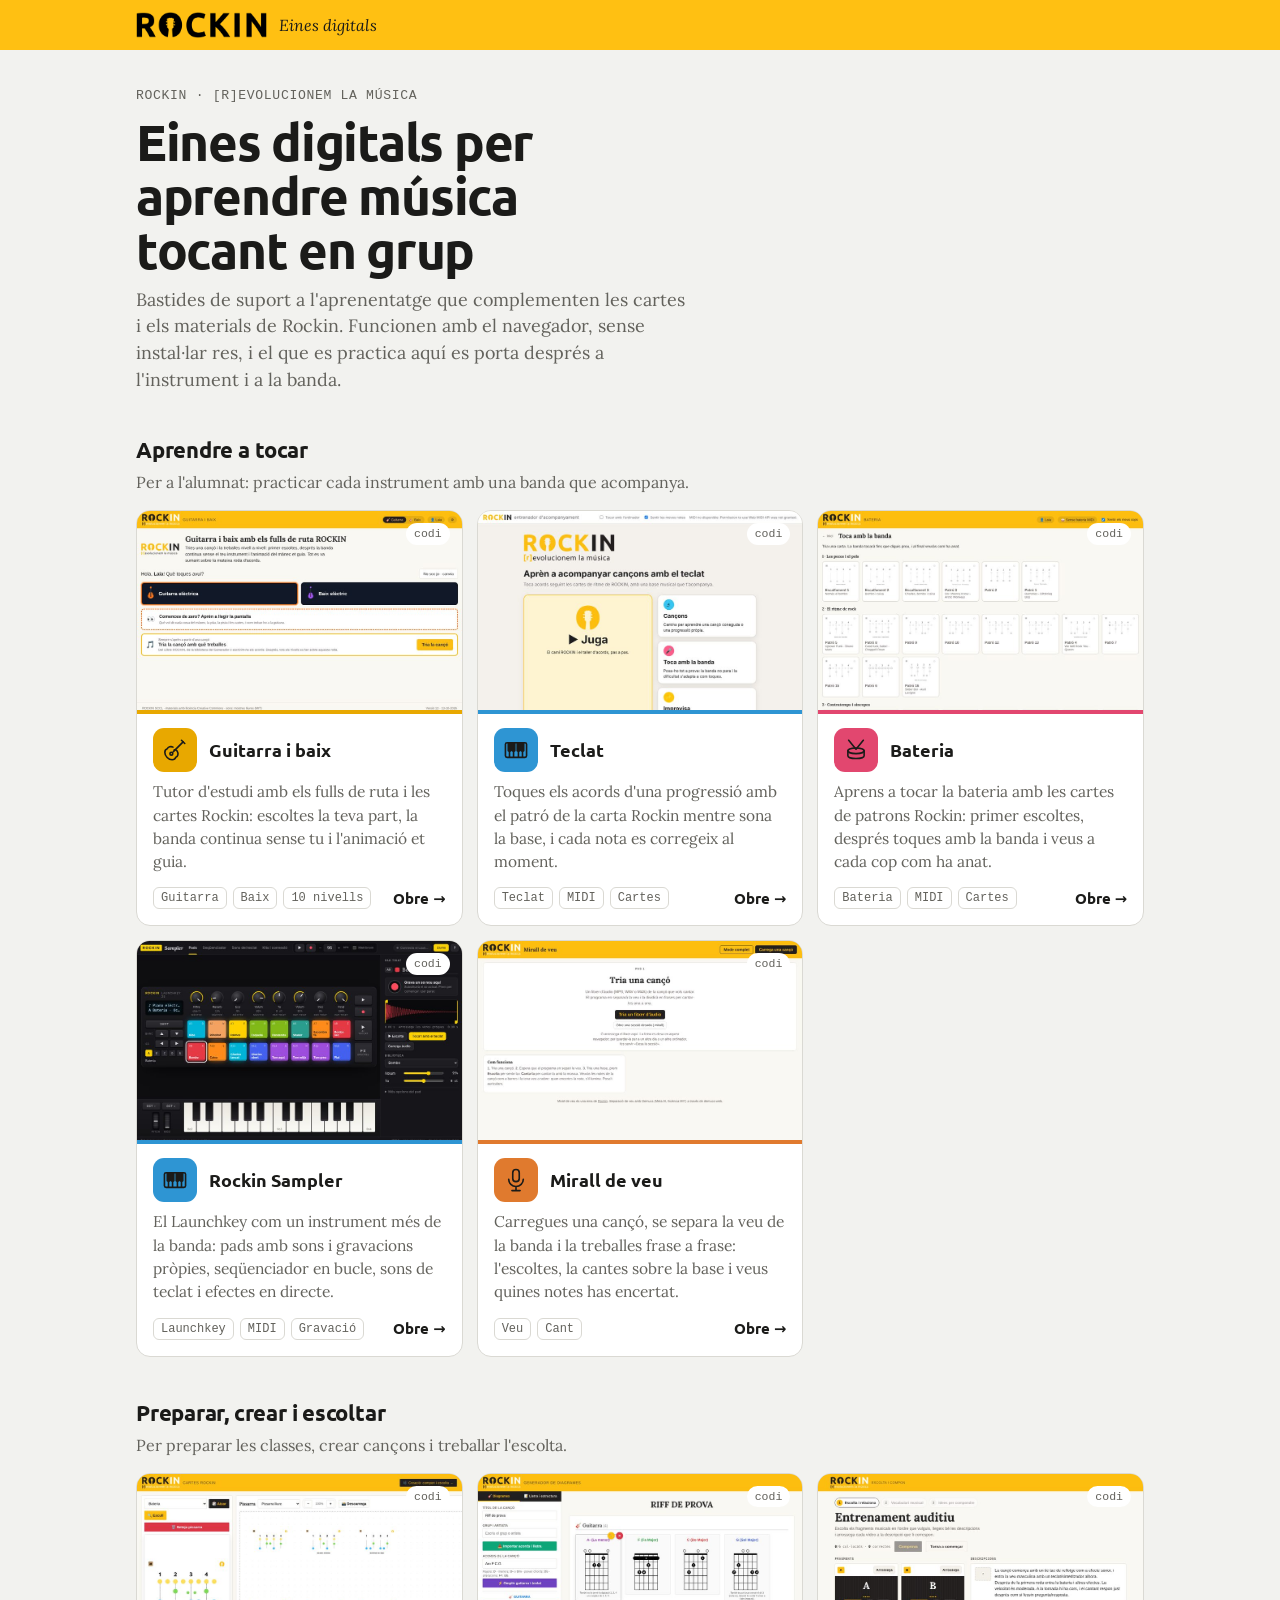
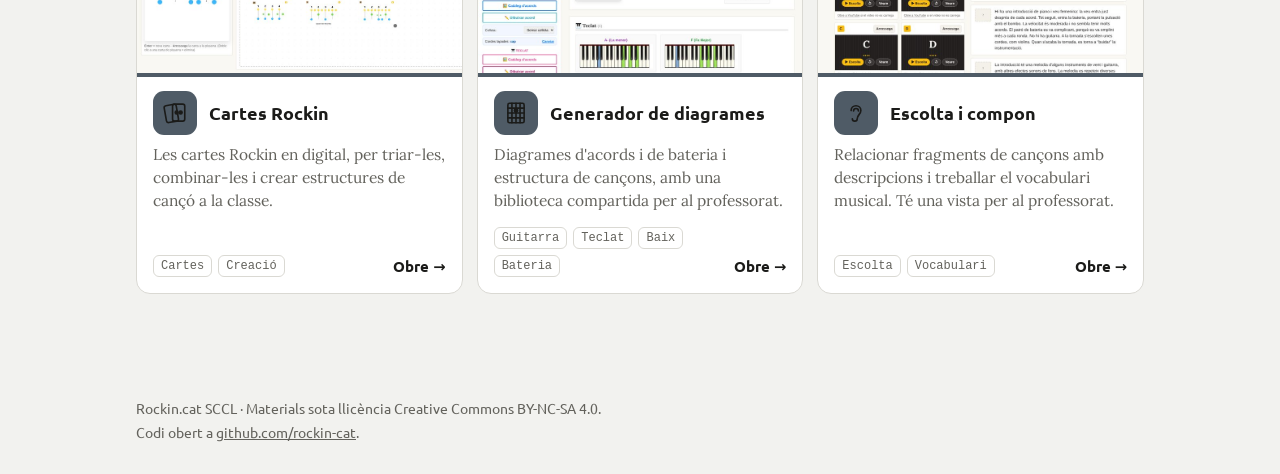
==== index.html @ 3e8d46b5 "Captura del Rockin Sampler a la portada Co-Authored-By: Claude Opus 5.5 <noreply@anthropic.com> Clau" ====
<!doctype html>
<html lang="ca">
<head>
<meta charset="utf-8">
<meta name="viewport" content="width=device-width, initial-scale=1, viewport-fit=cover">
<title>Eines digitals Rockin</title>
<meta name="description" content="Totes les eines digitals de Rockin per aprendre música i preparar les classes: guitarra, baix, bateria, teclat, veu, sampler, cartes i diagrames.">
<link rel="icon" type="image/png" href="marca/favicon.png">
<link rel="preconnect" href="https://fonts.googleapis.com">
<link rel="preconnect" href="https://fonts.gstatic.com" crossorigin>
<link href="https://fonts.googleapis.com/css2?family=Lora:ital,wght@0,400;0,600;1,400&family=Ubuntu:wght@400;500;700&family=Ubuntu+Mono&display=swap" rel="stylesheet">
<style>
/* Portada: barra groga Rockin, presentació breu i eines agrupades per ús (aprendre a tocar / preparar i crear) */
:root{
  --paper:#F2F2EF; --surface:#FFFFFF; --ink:#1B1B19; --muted:#63625C; --line:#DAD9D3;
  --yellow:#FFC012; --on-yellow:#1B1B19;
  --c-gtr:#E8A800; --c-bass:#1FA597; --c-drum:#E2476F; --c-keys:#2E95D3; --c-lang:#8A63D2; --c-voice:#E07A2E; --c-tools:#4F5B66;
  --f-ui:'Ubuntu','Trebuchet MS',system-ui,sans-serif; --f-text:'Lora',Georgia,serif; --f-mono:'Ubuntu Mono',ui-monospace,Menlo,monospace;
}
@media (prefers-color-scheme: dark){:root:not([data-theme="light"]){--paper:#131312;--surface:#1C1C1A;--ink:#ECEBE6;--muted:#A2A098;--line:#33322E;color-scheme:dark}}
:root[data-theme="dark"]{--paper:#131312;--surface:#1C1C1A;--ink:#ECEBE6;--muted:#A2A098;--line:#33322E;color-scheme:dark}
*{box-sizing:border-box}
html{padding-top:env(safe-area-inset-top,0px);padding-bottom:env(safe-area-inset-bottom,0px)}
body{margin:0;background:var(--paper);color:var(--ink);font-family:var(--f-ui);font-size:16px;line-height:1.5}
a{color:inherit}
:focus-visible{outline:3px solid #2B57D1;outline-offset:2px}
.bar{background:var(--yellow);color:var(--on-yellow)}
.bar-in{max-width:1040px;margin:0 auto;padding:12px 16px;display:flex;align-items:center;gap:12px}
.logo{height:1.6rem;width:auto;display:block;filter:brightness(0)}
.bar .sub{font-family:var(--f-text);font-style:italic}
main{max-width:1040px;margin:0 auto;padding-inline:16px;padding-block:36px 64px}
.hero{display:grid;gap:10px;margin-bottom:40px;max-width:62ch}
.kicker{font-family:var(--f-mono);font-size:.82rem;color:var(--muted);letter-spacing:.05em}
h1{margin:0;font-size:clamp(2rem,5.4vw,3.2rem);line-height:1.05;letter-spacing:-.025em;text-wrap:balance}
.lead{margin:0;font-family:var(--f-text);font-size:1.12rem;color:var(--muted)}
section{margin-bottom:40px}
h2{margin:0 0 4px;font-size:1.35rem;letter-spacing:-.01em}
.sec-sub{margin:0 0 16px;font-family:var(--f-text);color:var(--muted)}
.grid{display:grid;grid-template-columns:repeat(auto-fill,minmax(290px,1fr));gap:14px}
.tool{position:relative;display:flex;flex-direction:column;gap:8px;background:var(--surface);border:1.5px solid var(--line);border-radius:14px;padding:16px;text-decoration:none;transition:border-color .15s,transform .15s;min-width:0}
.tool:hover{border-color:var(--ink);transform:translateY(-2px)}
.head{display:flex;align-items:center;gap:12px;padding-right:44px}
.ic{flex:none;width:44px;height:44px;border-radius:11px;background:var(--c);color:#1B1B19;display:grid;place-items:center}
.ic svg{width:26px;height:26px}
.tool h3{margin:0;font-size:1.12rem;line-height:1.25}
.tool p{margin:0;font-family:var(--f-text);font-size:.97rem;color:var(--muted)}
.foot{display:flex;align-items:flex-end;justify-content:space-between;gap:10px;margin-top:auto;padding-top:6px}
.tags{display:flex;flex-wrap:wrap;gap:6px}
.tags span{font-family:var(--f-mono);font-size:.75rem;border:1px solid var(--line);border-radius:6px;padding:1px 7px;color:var(--muted)}
.go{flex:none;font-weight:700;font-size:.92rem}
.go::after{content:" →"}
.shot{display:block;margin:-16px -16px 6px;aspect-ratio:8/5;overflow:hidden;border-radius:12.5px 12.5px 0 0;border-bottom:4px solid var(--c);background:var(--line)}
.shot img{width:100%;height:100%;object-fit:cover;object-position:top left;display:block;transition:transform .3s}
.tool:hover .shot img{transform:scale(1.03)}
.tool:has(.shot) .head{padding-right:0}
.src{position:absolute;right:12px;top:12px;background:var(--surface);padding:2px 8px;border-radius:99px;font-family:var(--f-mono);font-size:.72rem;color:var(--muted);text-decoration:none;z-index:2}
.src:hover{text-decoration:underline}
.stretch{position:absolute;inset:0;border-radius:14px;z-index:1}
#noves[hidden]{display:none}
footer{max-width:1040px;margin:0 auto;padding:0 16px 32px;color:var(--muted);font-size:.85rem;display:grid;gap:4px}
@media (prefers-reduced-motion:reduce){*{transition:none!important}}
</style>
</head>
<body>
<header class="bar"><div class="bar-in"><img class="logo" src="marca/rockin-wordmark.png" alt="ROCKIN" width="720" height="141"><span class="sub">Eines digitals</span></div></header>
<main>
  <div class="hero">
    <span class="kicker">ROCKIN · [R]EVOLUCIONEM LA MÚSICA</span>
    <h1>Eines digitals per aprendre música tocant en grup</h1>
    <p class="lead">Bastides de suport a l'aprenentatge que complementen les cartes i els materials de Rockin. Funcionen amb el navegador, sense instal·lar res, i el que es practica aquí es porta després a l'instrument i a la banda.</p>
  </div>
  <section>
    <h2>Aprendre a tocar</h2>
    <p class="sec-sub">Per a l'alumnat: practicar cada instrument amb una banda que acompanya.</p>
    <div class="grid" id="g-tocar"></div>
  </section>
  <section>
    <h2>Preparar, crear i escoltar</h2>
    <p class="sec-sub">Per preparar les classes, crear cançons i treballar l'escolta.</p>
    <div class="grid" id="g-crear"></div>
  </section>
  <section id="noves" hidden>
    <h2>Noves eines</h2>
    <p class="sec-sub">Publicades fa poc a GitHub.</p>
    <div class="grid" id="g-noves"></div>
  </section>
</main>
<footer><span>Rockin.cat SCCL · Materials sota llicència Creative Commons BY-NC-SA 4.0.</span><span>Codi obert a <a href="https://github.com/rockin-cat">github.com/rockin-cat</a>.</span></footer>
<script>
const ICON={
  gtr:'<svg viewBox="0 0 64 64" fill="none" stroke="currentColor" stroke-width="4" stroke-linecap="round" stroke-linejoin="round"><path d="M28 36 52 12"/><path d="m48 8 8 8"/><path d="M27 25c-5-3-12-1-14 4-3 1-6 4-6 9 0 9 9 18 18 18 5 0 8-3 9-6 5-2 7-9 4-14-2-4-6-5-8-4"/><circle cx="23" cy="41" r="3.5"/></svg>',
  drum:'<svg viewBox="0 0 64 64" fill="none" stroke="currentColor" stroke-width="4" stroke-linecap="round" stroke-linejoin="round"><ellipse cx="32" cy="34" rx="20" ry="7"/><path d="M12 34v12c0 4 9 7 20 7s20-3 20-7V34"/><path d="m14 8 18 22M50 8 32 30"/></svg>',
  keys:'<svg viewBox="0 0 64 64" fill="none" stroke="currentColor" stroke-width="4" stroke-linejoin="round"><rect x="6" y="14" width="52" height="36" rx="4"/><path d="M16 34v16M26 34v16M38 34v16M48 34v16"/><path d="M13 14h6v20h-6zM23 14h6v20h-6zM35 14h6v20h-6zM45 14h6v20h-6z" fill="currentColor"/></svg>',
  lang:'<svg viewBox="0 0 64 64" fill="none" stroke="currentColor" stroke-width="4" stroke-linecap="round" stroke-linejoin="round"><path d="M22 46V14l28-6v32"/><circle cx="16" cy="46" r="6"/><circle cx="44" cy="40" r="6"/></svg>',
  voice:'<svg viewBox="0 0 64 64" fill="none" stroke="currentColor" stroke-width="4" stroke-linecap="round" stroke-linejoin="round"><rect x="24" y="6" width="16" height="30" rx="8"/><path d="M14 30a18 18 0 0 0 36 0M32 48v10M22 58h20"/></svg>',
  cards:'<svg viewBox="0 0 64 64" fill="none" stroke="currentColor" stroke-width="4" stroke-linejoin="round"><rect x="8" y="12" width="30" height="42" rx="5" transform="rotate(-10 23 33)"/><rect x="26" y="10" width="30" height="42" rx="5"/><circle cx="36" cy="31" r="3.5" fill="currentColor"/><circle cx="46" cy="31" r="3.5" fill="currentColor"/></svg>',
  diag:'<svg viewBox="0 0 64 64" fill="none" stroke="currentColor" stroke-width="4" stroke-linecap="round"><rect x="12" y="8" width="40" height="48" rx="4"/><path d="M22 8v48M32 8v48M42 8v48M12 20h40M12 32h40M12 44h40"/><circle cx="32" cy="26" r="4" fill="currentColor"/></svg>',
  ear:'<svg viewBox="0 0 64 64" fill="none" stroke="currentColor" stroke-width="4" stroke-linecap="round"><path d="M20 26a12 12 0 0 1 24 0c0 9-9 11-9 20a6 6 0 0 1-12 0"/><path d="M26 27a6 6 0 0 1 12 0"/></svg>',
  tool:'<svg viewBox="0 0 64 64" fill="none" stroke="currentColor" stroke-width="4" stroke-linejoin="round"><rect x="10" y="10" width="44" height="44" rx="8"/><path d="M22 32h20M32 22v20"/></svg>'
};
/* Eines conegudes: repositori de rockin-cat, nom, descripció, etiquetes, color i icona */
const TOOLS=[
  {repo:'guitarra-baix',g:'tocar',nom:'Guitarra i baix',c:'--c-gtr',i:'gtr',tags:['Guitarra','Baix','10 nivells'],d:'Tutor d\'estudi amb els fulls de ruta i les cartes Rockin: escoltes la teva part, la banda continua sense tu i l\'animació et guia.'},
  {repo:'teclat',g:'tocar',nom:'Teclat',c:'--c-keys',i:'keys',tags:['Teclat','MIDI','Cartes'],d:'Toques els acords d\'una progressió amb el patró de la carta Rockin mentre sona la base, i cada nota es corregeix al moment.'},
  {repo:'bateria',g:'tocar',nom:'Bateria',c:'--c-drum',i:'drum',tags:['Bateria','MIDI','Cartes'],d:'Aprens a tocar la bateria amb les cartes de patrons Rockin: primer escoltes, després toques amb la banda i veus a cada cop com ha anat.'},
  {repo:'rockin-sampler',g:'tocar',nom:'Rockin Sampler',c:'--c-keys',i:'keys',tags:['Launchkey','MIDI','Gravació'],d:'El Launchkey com un instrument més de la banda: pads amb sons i gravacions pròpies, seqüenciador en bucle, sons de teclat i efectes en directe.'},
  {repo:'mirall-de-veu',g:'tocar',nom:'Mirall de veu',c:'--c-voice',i:'voice',tags:['Veu','Cant'],d:'Carregues una cançó, se separa la veu de la banda i la treballes frase a frase: l\'escoltes, la cantes sobre la base i veus quines notes has encertat.'},
  {repo:'tallerdecreacio',shot:'Cartes-rockin',g:'crear',nom:'Cartes Rockin',c:'--c-tools',i:'cards',tags:['Cartes','Creació'],d:'Les cartes Rockin en digital, per triar-les, combinar-les i crear estructures de cançó a la classe.'},
  {repo:'Generador-diagrames',g:'crear',nom:'Generador de diagrames',c:'--c-tools',i:'diag',tags:['Guitarra','Teclat','Baix','Bateria'],d:'Diagrames d\'acords i de bateria i estructura de cançons, amb una biblioteca compartida per al professorat.'},
  {repo:'escolta-i-compon',g:'crear',nom:'Escolta i compon',c:'--c-tools',i:'ear',tags:['Escolta','Vocabulari'],d:'Relacionar fragments de cançons amb descripcions i treballar el vocabulari musical. Té una vista per al professorat.'}
];
/* Repositoris que no han de sortir a la portada (duplicats o aquesta mateixa pàgina) */
const HIDE=['rockin-cat.github.io','rockin','Cartes-rockin','Llenguatge-musical'];
const ORG='rockin-cat';
const url=r=>`https://${ORG}.github.io/${r}/`;
const esc=s=>String(s).replace(/[&<>"]/g,ch=>({'&':'&amp;','<':'&lt;','>':'&gt;','"':'&quot;'})[ch]);
const SHOT=['Llenguatge-musical','guitarra-baix','teclat','bateria','rockin-sampler','mirall-de-veu','Cartes-rockin','Generador-diagrames','escolta-i-compon'];
function card(t){const sh=t.shot||(SHOT.includes(t.repo)?t.repo:'');return `<article class="tool" style="--c:var(${t.c})">${sh?`<span class="shot"><img src="captures/${sh}.jpg" alt="Captura de ${esc(t.nom)}" loading="lazy" width="800" height="500"></span>`:''}<div class="head"><span class="ic">${ICON[t.i]||ICON.tool}</span><h3>${esc(t.nom)}</h3></div><p>${esc(t.d)}</p><div class="foot">${t.tags&&t.tags.length?`<div class="tags">${t.tags.map(x=>`<span>${esc(x)}</span>`).join('')}</div>`:'<span></span>'}<span class="go">Obre</span></div><a class="stretch" href="${url(t.repo)}" aria-label="Obre ${esc(t.nom)}"></a><a class="src" href="https://github.com/${ORG}/${t.repo}">codi</a></article>`}
document.getElementById('g-tocar').innerHTML=TOOLS.filter(t=>t.g==='tocar').map(card).join('');
document.getElementById('g-crear').innerHTML=TOOLS.filter(t=>t.g==='crear').map(card).join('');
/* Eines noves: repositoris amb web publicada que encara no són a la llista */
(async()=>{
  try{
    const r=await fetch(`https://api.github.com/orgs/${ORG}/repos?per_page=100&sort=pushed`);if(!r.ok)return;
    const known=new Set([...TOOLS.map(t=>t.repo.toLowerCase()),...HIDE.map(h=>h.toLowerCase())]);
    const extra=(await r.json()).filter(x=>x.has_pages&&!x.archived&&!known.has(x.name.toLowerCase()));
    if(!extra.length)return;
    document.getElementById('g-noves').innerHTML=extra.map(x=>card({repo:x.name,nom:x.name.replace(/[-_]/g,' ').replace(/^./,c=>c.toUpperCase()),d:x.description||'Eina nova de Rockin.',c:'--c-tools',i:'tool',tags:[]})).join('');
    document.getElementById('noves').hidden=false;
  }catch(e){}
})();
</script>
</body>
</html>
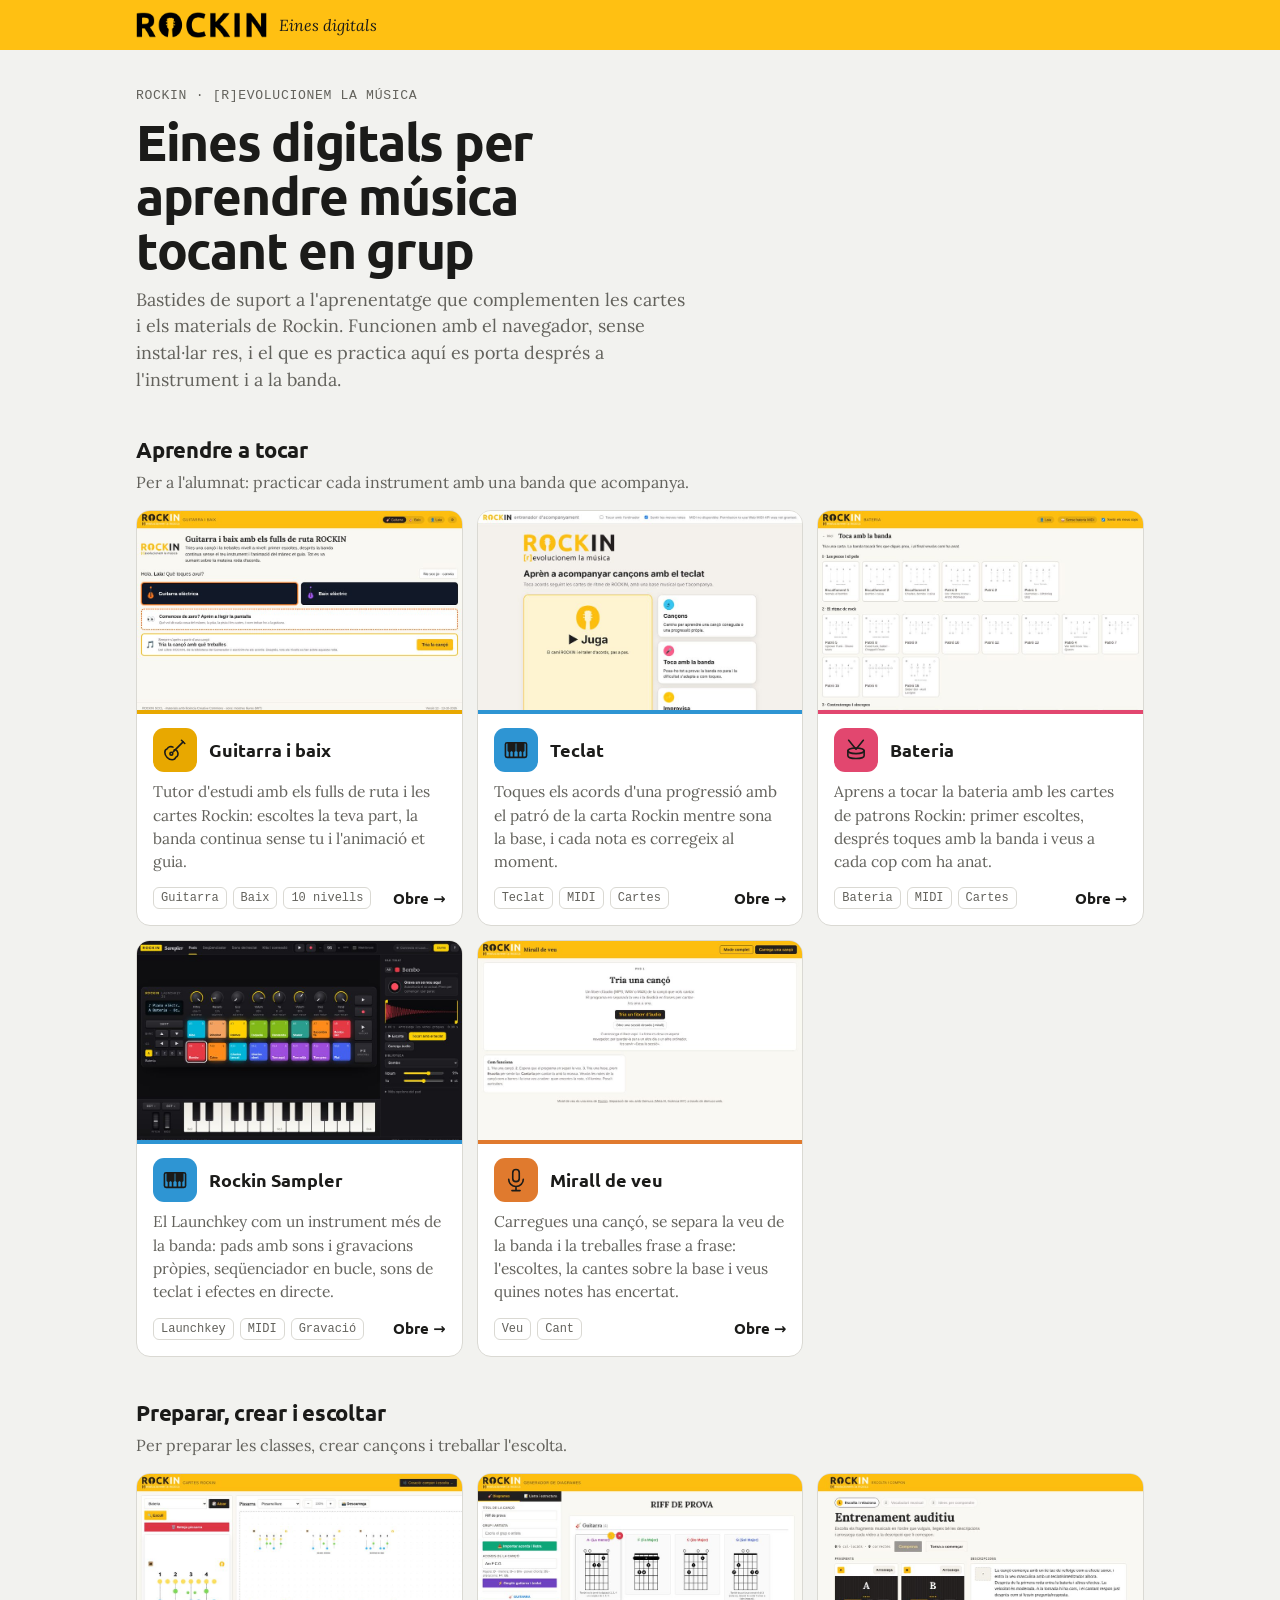
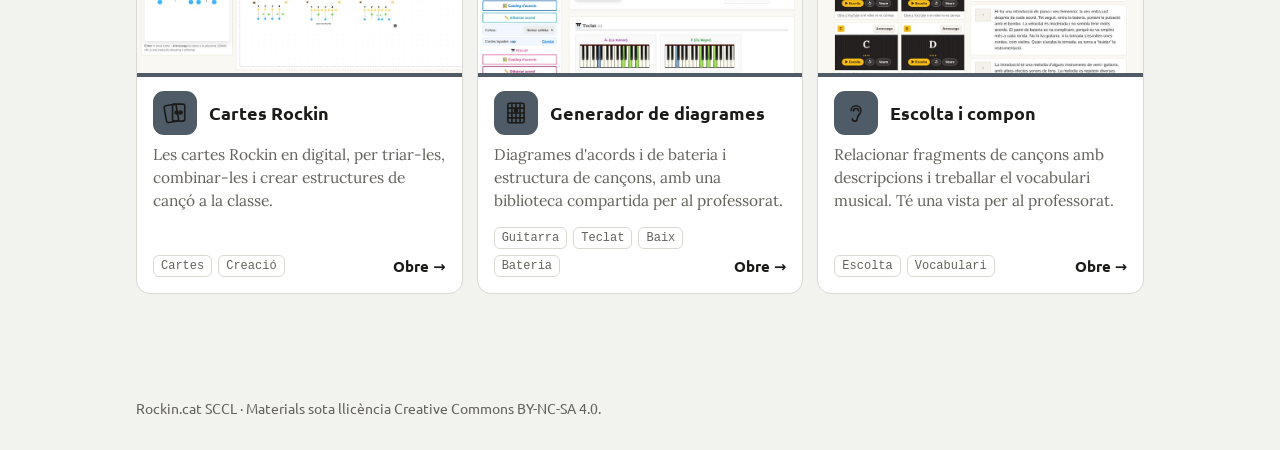
==== commit 06db5269: "Treu els enllaços al codi" ====
--- a/index.html
+++ b/index.html
@@ -39,7 +39,7 @@
 .grid{display:grid;grid-template-columns:repeat(auto-fill,minmax(290px,1fr));gap:14px}
 .tool{position:relative;display:flex;flex-direction:column;gap:8px;background:var(--surface);border:1.5px solid var(--line);border-radius:14px;padding:16px;text-decoration:none;transition:border-color .15s,transform .15s;min-width:0}
 .tool:hover{border-color:var(--ink);transform:translateY(-2px)}
-.head{display:flex;align-items:center;gap:12px;padding-right:44px}
+.head{display:flex;align-items:center;gap:12px}
 .ic{flex:none;width:44px;height:44px;border-radius:11px;background:var(--c);color:#1B1B19;display:grid;place-items:center}
 .ic svg{width:26px;height:26px}
 .tool h3{margin:0;font-size:1.12rem;line-height:1.25}
@@ -53,8 +53,6 @@
 .shot img{width:100%;height:100%;object-fit:cover;object-position:top left;display:block;transition:transform .3s}
 .tool:hover .shot img{transform:scale(1.03)}
 .tool:has(.shot) .head{padding-right:0}
-.src{position:absolute;right:12px;top:12px;background:var(--surface);padding:2px 8px;border-radius:99px;font-family:var(--f-mono);font-size:.72rem;color:var(--muted);text-decoration:none;z-index:2}
-.src:hover{text-decoration:underline}
 .stretch{position:absolute;inset:0;border-radius:14px;z-index:1}
 #noves[hidden]{display:none}
 footer{max-width:1040px;margin:0 auto;padding:0 16px 32px;color:var(--muted);font-size:.85rem;display:grid;gap:4px}
@@ -85,7 +83,7 @@
     <div class="grid" id="g-noves"></div>
   </section>
 </main>
-<footer><span>Rockin.cat SCCL · Materials sota llicència Creative Commons BY-NC-SA 4.0.</span><span>Codi obert a <a href="https://github.com/rockin-cat">github.com/rockin-cat</a>.</span></footer>
+<footer><span>Rockin.cat SCCL · Materials sota llicència Creative Commons BY-NC-SA 4.0.</span></footer>
 <script>
 const ICON={
   gtr:'<svg viewBox="0 0 64 64" fill="none" stroke="currentColor" stroke-width="4" stroke-linecap="round" stroke-linejoin="round"><path d="M28 36 52 12"/><path d="m48 8 8 8"/><path d="M27 25c-5-3-12-1-14 4-3 1-6 4-6 9 0 9 9 18 18 18 5 0 8-3 9-6 5-2 7-9 4-14-2-4-6-5-8-4"/><circle cx="23" cy="41" r="3.5"/></svg>',
@@ -115,7 +113,7 @@
 const url=r=>`https://${ORG}.github.io/${r}/`;
 const esc=s=>String(s).replace(/[&<>"]/g,ch=>({'&':'&amp;','<':'&lt;','>':'&gt;','"':'&quot;'})[ch]);
 const SHOT=['Llenguatge-musical','guitarra-baix','teclat','bateria','rockin-sampler','mirall-de-veu','Cartes-rockin','Generador-diagrames','escolta-i-compon'];
-function card(t){const sh=t.shot||(SHOT.includes(t.repo)?t.repo:'');return `<article class="tool" style="--c:var(${t.c})">${sh?`<span class="shot"><img src="captures/${sh}.jpg" alt="Captura de ${esc(t.nom)}" loading="lazy" width="800" height="500"></span>`:''}<div class="head"><span class="ic">${ICON[t.i]||ICON.tool}</span><h3>${esc(t.nom)}</h3></div><p>${esc(t.d)}</p><div class="foot">${t.tags&&t.tags.length?`<div class="tags">${t.tags.map(x=>`<span>${esc(x)}</span>`).join('')}</div>`:'<span></span>'}<span class="go">Obre</span></div><a class="stretch" href="${url(t.repo)}" aria-label="Obre ${esc(t.nom)}"></a><a class="src" href="https://github.com/${ORG}/${t.repo}">codi</a></article>`}
+function card(t){const sh=t.shot||(SHOT.includes(t.repo)?t.repo:'');return `<article class="tool" style="--c:var(${t.c})">${sh?`<span class="shot"><img src="captures/${sh}.jpg" alt="Captura de ${esc(t.nom)}" loading="lazy" width="800" height="500"></span>`:''}<div class="head"><span class="ic">${ICON[t.i]||ICON.tool}</span><h3>${esc(t.nom)}</h3></div><p>${esc(t.d)}</p><div class="foot">${t.tags&&t.tags.length?`<div class="tags">${t.tags.map(x=>`<span>${esc(x)}</span>`).join('')}</div>`:'<span></span>'}<span class="go">Obre</span></div><a class="stretch" href="${url(t.repo)}" aria-label="Obre ${esc(t.nom)}"></a></article>`}
 document.getElementById('g-tocar').innerHTML=TOOLS.filter(t=>t.g==='tocar').map(card).join('');
 document.getElementById('g-crear').innerHTML=TOOLS.filter(t=>t.g==='crear').map(card).join('');
 /* Eines noves: repositoris amb web publicada que encara no són a la llista */
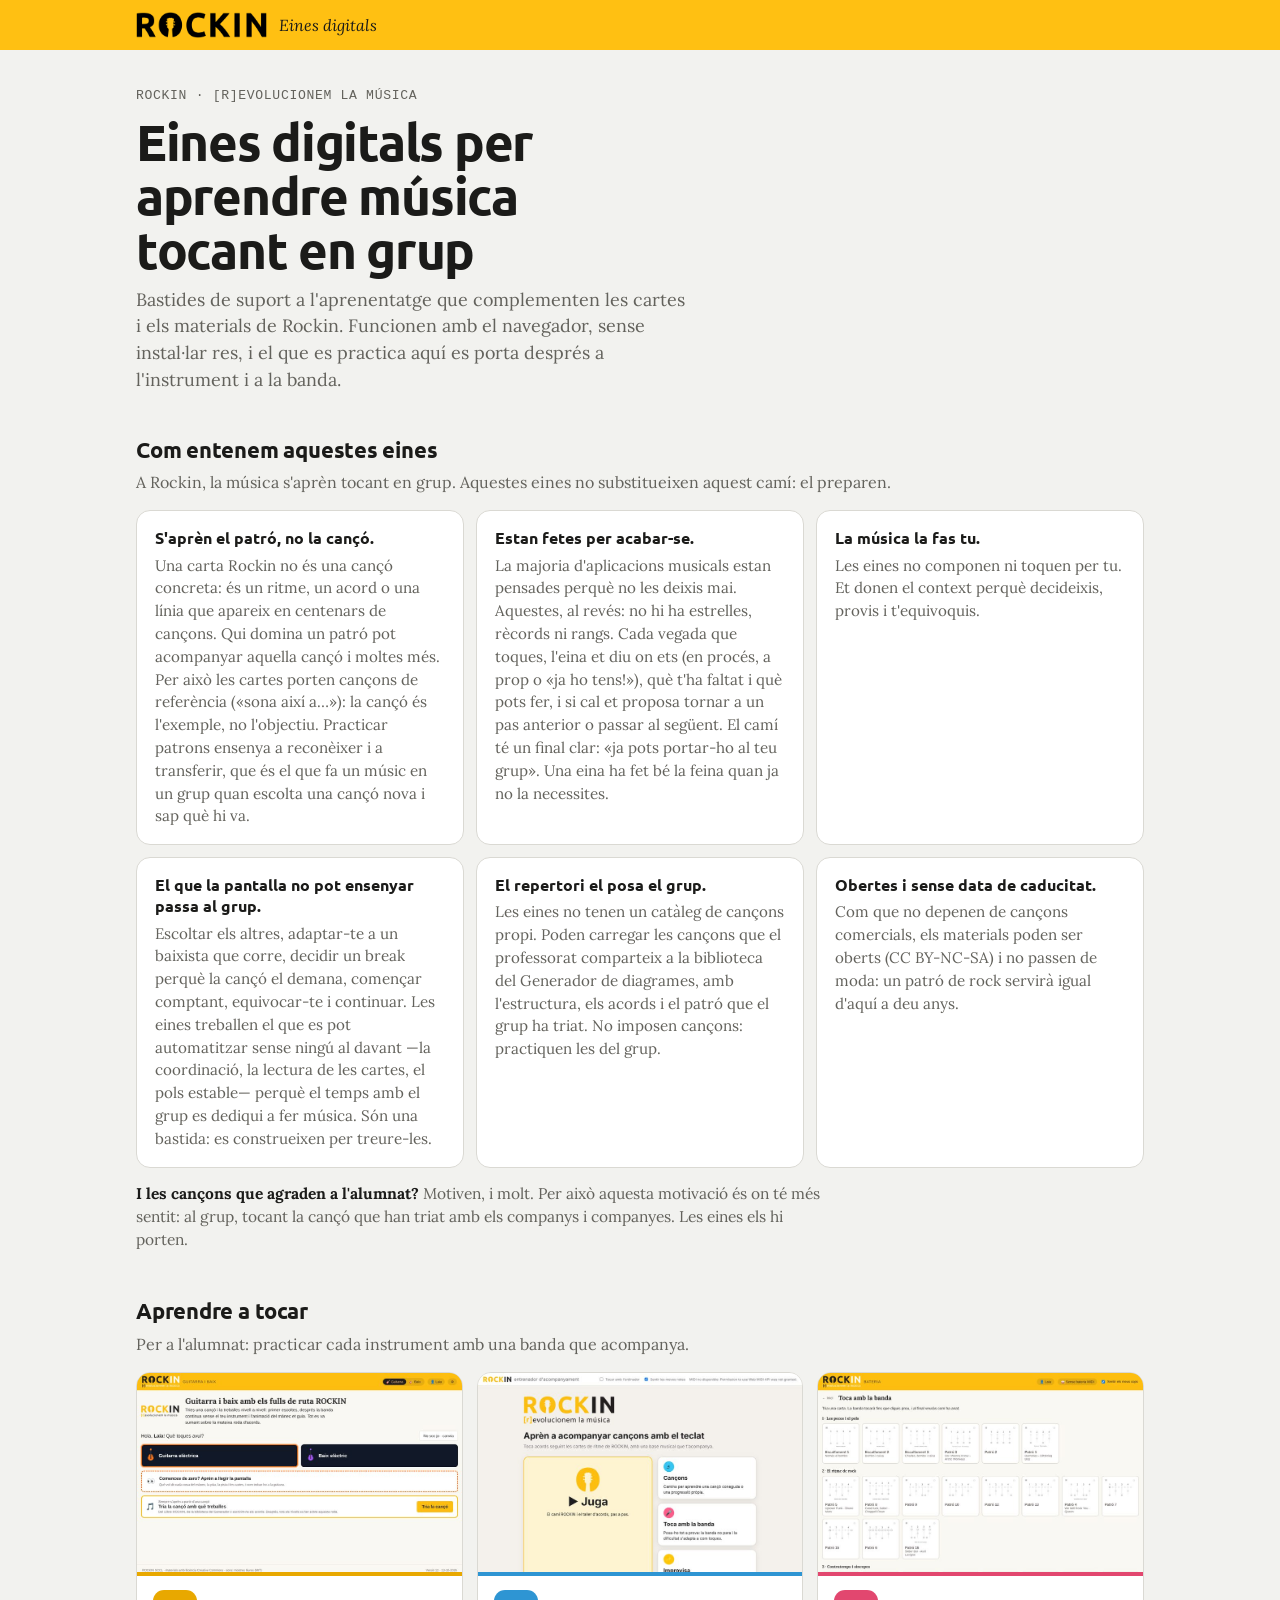
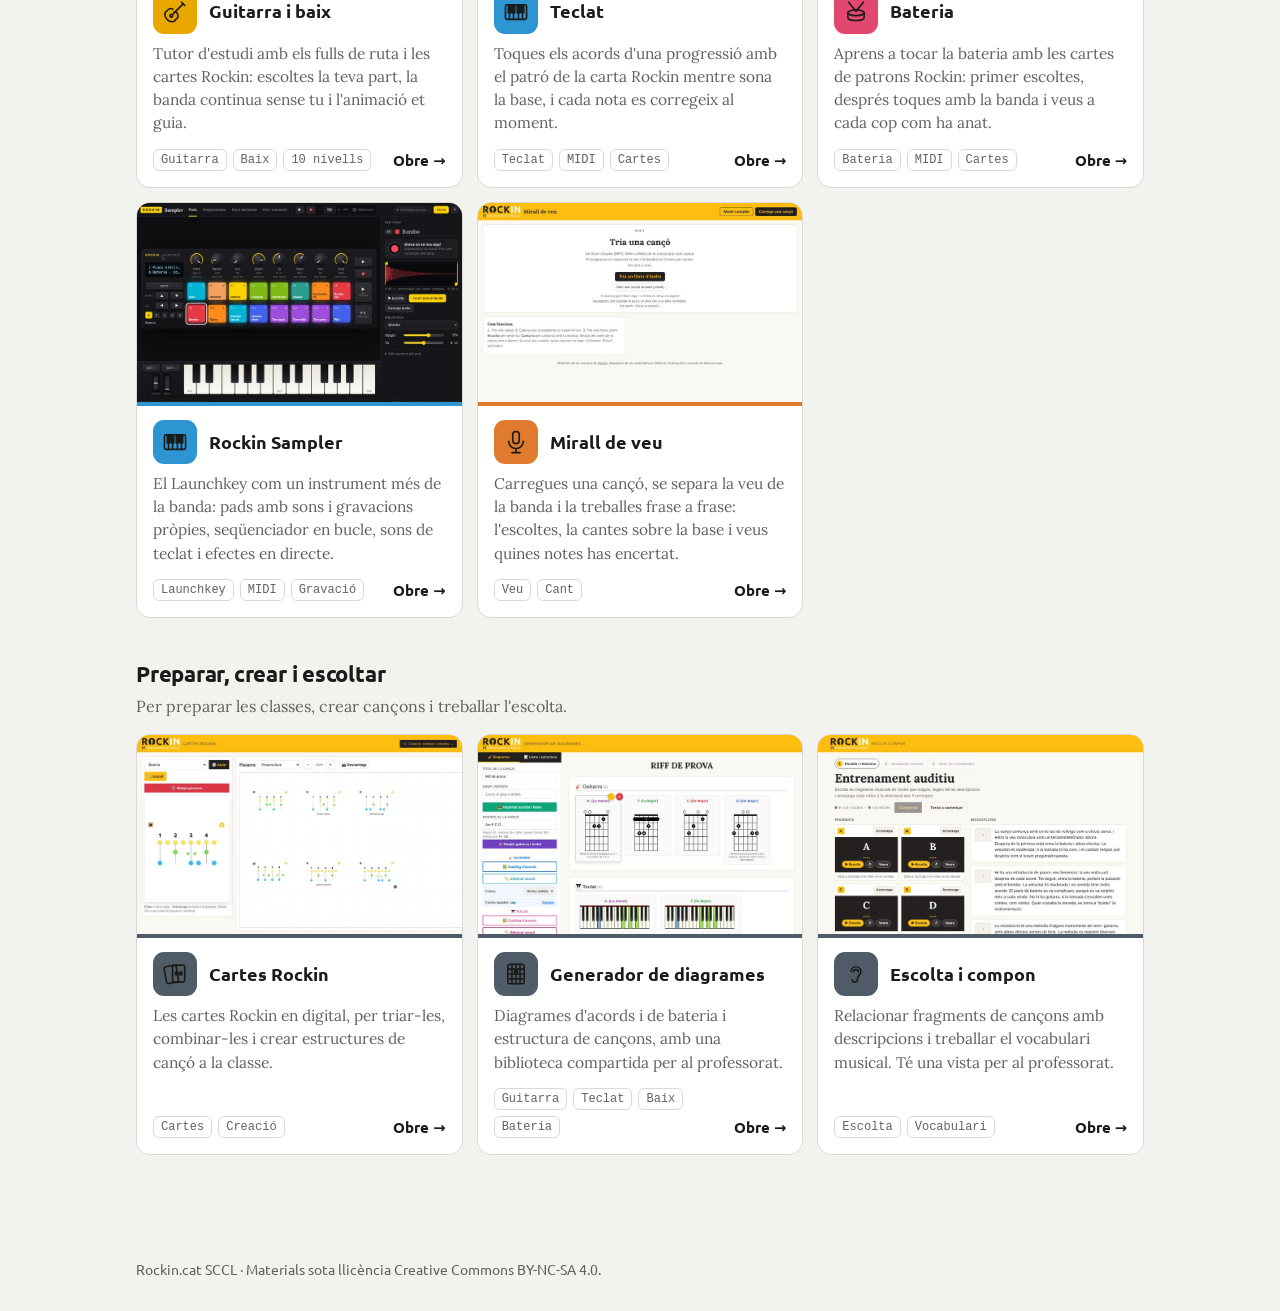
==== commit 55ddf645: "Apartat «Com entenem aquestes eines»" ====
--- a/index.html
+++ b/index.html
@@ -35,6 +35,13 @@
 .lead{margin:0;font-family:var(--f-text);font-size:1.12rem;color:var(--muted)}
 section{margin-bottom:40px}
 h2{margin:0 0 4px;font-size:1.35rem;letter-spacing:-.01em}
+.principis{margin-bottom:44px}
+.pgrid{display:grid;grid-template-columns:repeat(auto-fill,minmax(300px,1fr));gap:12px;margin-top:4px}
+.pgrid article{background:var(--surface);border:1.5px solid var(--line);border-radius:14px;padding:16px 18px;min-width:0}
+.pgrid h3{margin:0 0 6px;font-size:1.02rem;line-height:1.3}
+.pgrid p{margin:0;font-family:var(--f-text);font-size:.95rem;color:var(--muted)}
+.pfaq{margin:14px 0 0;font-family:var(--f-text);font-size:.97rem;color:var(--muted);max-width:70ch}
+.pfaq b{color:var(--ink)}
 .sec-sub{margin:0 0 16px;font-family:var(--f-text);color:var(--muted)}
 .grid{display:grid;grid-template-columns:repeat(auto-fill,minmax(290px,1fr));gap:14px}
 .tool{position:relative;display:flex;flex-direction:column;gap:8px;background:var(--surface);border:1.5px solid var(--line);border-radius:14px;padding:16px;text-decoration:none;transition:border-color .15s,transform .15s;min-width:0}
@@ -67,6 +74,12 @@
     <h1>Eines digitals per aprendre música tocant en grup</h1>
     <p class="lead">Bastides de suport a l'aprenentatge que complementen les cartes i els materials de Rockin. Funcionen amb el navegador, sense instal·lar res, i el que es practica aquí es porta després a l'instrument i a la banda.</p>
   </div>
+  <section class="principis" id="com">
+    <h2>Com entenem aquestes eines</h2>
+    <p class="sec-sub">A Rockin, la música s'aprèn tocant en grup. Aquestes eines no substitueixen aquest camí: el preparen.</p>
+    <div class="pgrid"><article><h3>S'aprèn el patró, no la cançó.</h3><p>Una carta Rockin no és una cançó concreta: és un ritme, un acord o una línia que apareix en centenars de cançons. Qui domina un patró pot acompanyar aquella cançó i moltes més. Per això les cartes porten cançons de referència («sona així a…»): la cançó és l'exemple, no l'objectiu. Practicar patrons ensenya a reconèixer i a transferir, que és el que fa un músic en un grup quan escolta una cançó nova i sap què hi va.</p></article><article><h3>Estan fetes per acabar-se.</h3><p>La majoria d'aplicacions musicals estan pensades perquè no les deixis mai. Aquestes, al revés: no hi ha estrelles, rècords ni rangs. Cada vegada que toques, l'eina et diu on ets (en procés, a prop o «ja ho tens!»), què t'ha faltat i què pots fer, i si cal et proposa tornar a un pas anterior o passar al següent. El camí té un final clar: «ja pots portar-ho al teu grup». Una eina ha fet bé la feina quan ja no la necessites.</p></article><article><h3>La música la fas tu.</h3><p>Les eines no componen ni toquen per tu. Et donen el context perquè decideixis, provis i t'equivoquis.</p></article><article><h3>El que la pantalla no pot ensenyar passa al grup.</h3><p>Escoltar els altres, adaptar-te a un baixista que corre, decidir un break perquè la cançó el demana, començar comptant, equivocar-te i continuar. Les eines treballen el que es pot automatitzar sense ningú al davant —la coordinació, la lectura de les cartes, el pols estable— perquè el temps amb el grup es dediqui a fer música. Són una bastida: es construeixen per treure-les.</p></article><article><h3>El repertori el posa el grup.</h3><p>Les eines no tenen un catàleg de cançons propi. Poden carregar les cançons que el professorat comparteix a la biblioteca del Generador de diagrames, amb l'estructura, els acords i el patró que el grup ha triat. No imposen cançons: practiquen les del grup.</p></article><article><h3>Obertes i sense data de caducitat.</h3><p>Com que no depenen de cançons comercials, els materials poden ser oberts (CC BY-NC-SA) i no passen de moda: un patró de rock servirà igual d'aquí a deu anys.</p></article></div>
+    <p class="pfaq"><b>I les cançons que agraden a l'alumnat?</b> Motiven, i molt. Per això aquesta motivació és on té més sentit: al grup, tocant la cançó que han triat amb els companys i companyes. Les eines els hi porten.</p>
+  </section>
   <section>
     <h2>Aprendre a tocar</h2>
     <p class="sec-sub">Per a l'alumnat: practicar cada instrument amb una banda que acompanya.</p>
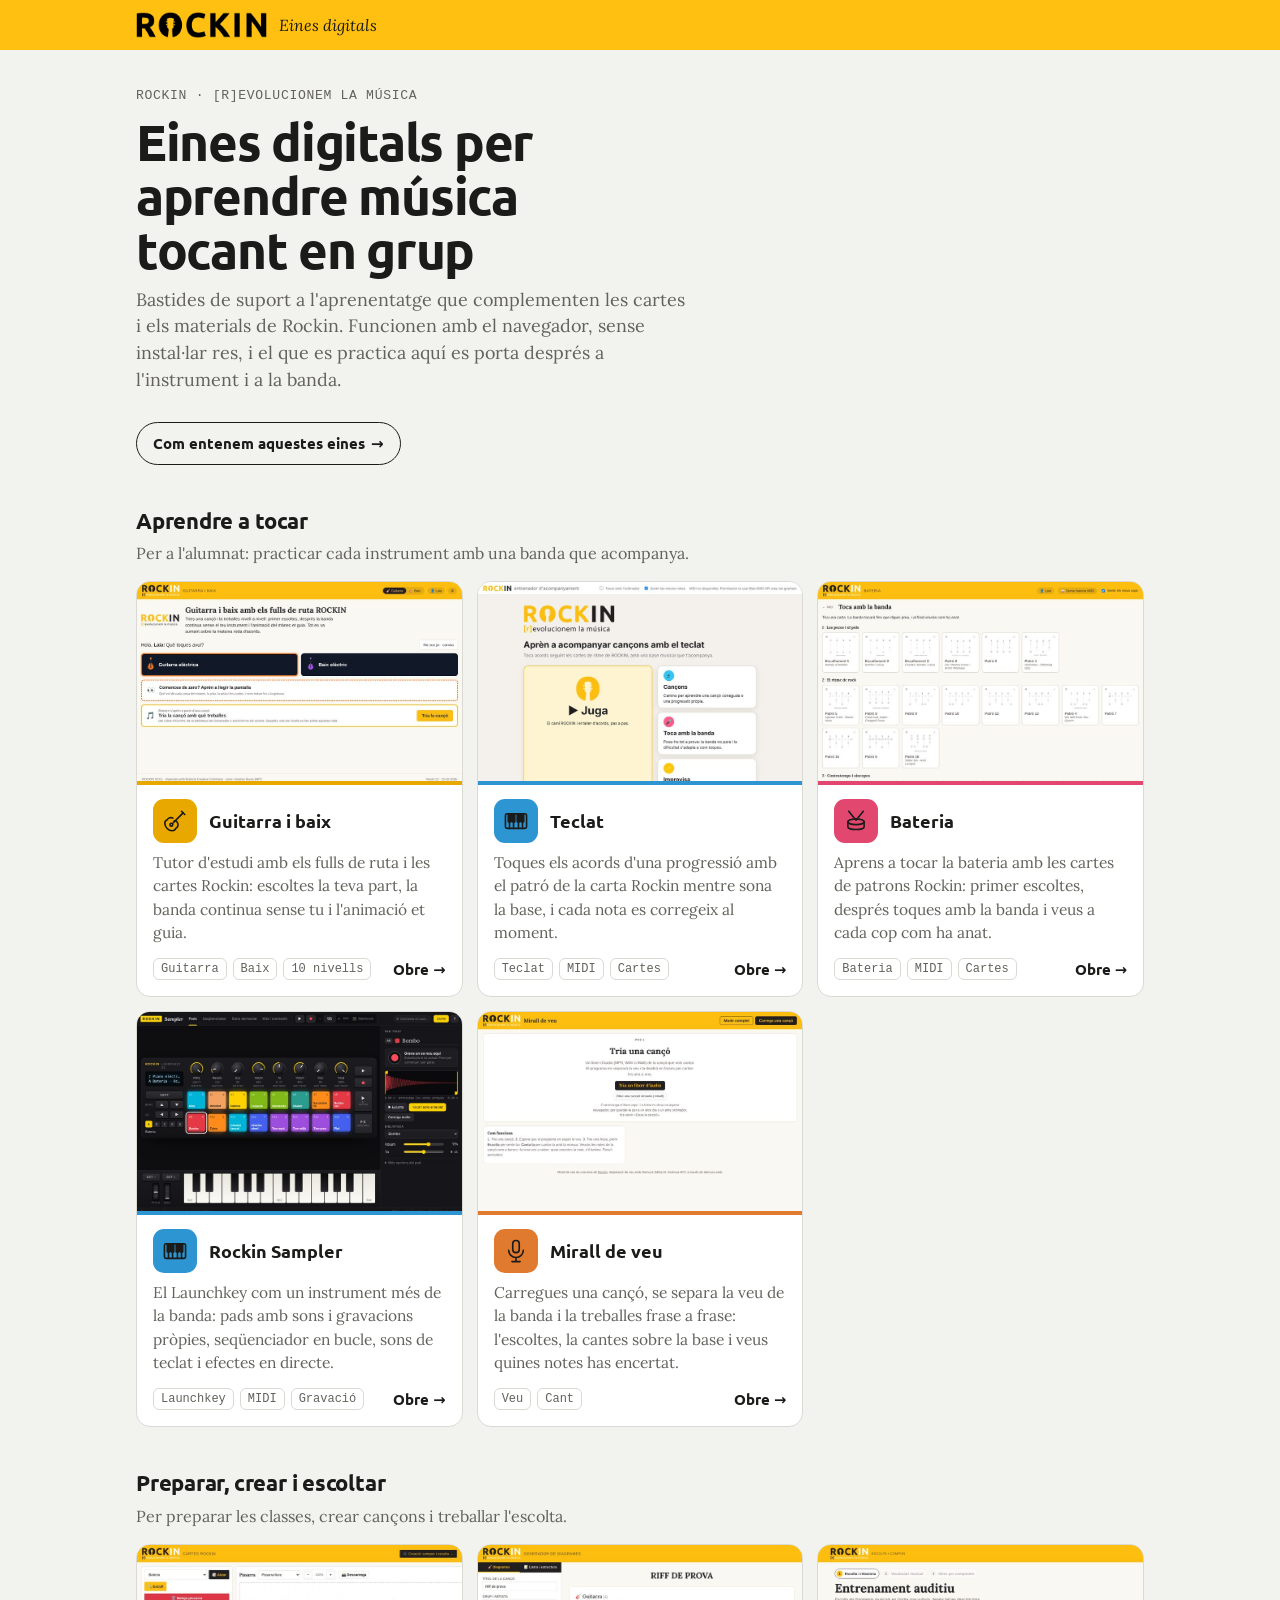
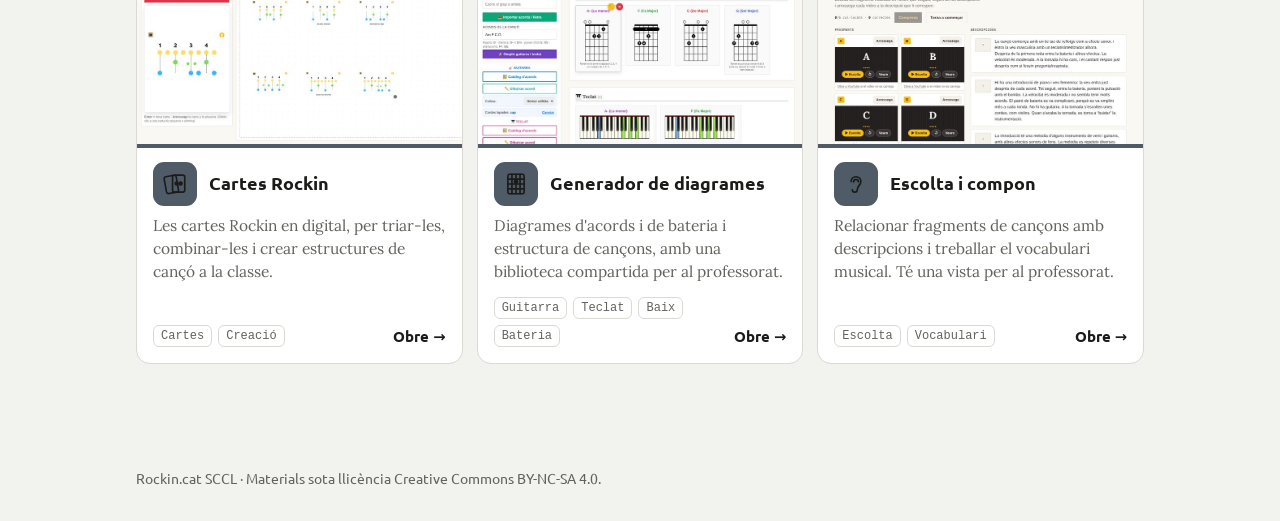
==== commit 5605cfcc: "«Com entenem aquestes eines» passa a una pàgina pròpia" ====
--- a/index.html
+++ b/index.html
@@ -40,8 +40,6 @@
 .pgrid article{background:var(--surface);border:1.5px solid var(--line);border-radius:14px;padding:16px 18px;min-width:0}
 .pgrid h3{margin:0 0 6px;font-size:1.02rem;line-height:1.3}
 .pgrid p{margin:0;font-family:var(--f-text);font-size:.95rem;color:var(--muted)}
-.pfaq{margin:14px 0 0;font-family:var(--f-text);font-size:.97rem;color:var(--muted);max-width:70ch}
-.pfaq b{color:var(--ink)}
 .sec-sub{margin:0 0 16px;font-family:var(--f-text);color:var(--muted)}
 .grid{display:grid;grid-template-columns:repeat(auto-fill,minmax(290px,1fr));gap:14px}
 .tool{position:relative;display:flex;flex-direction:column;gap:8px;background:var(--surface);border:1.5px solid var(--line);border-radius:14px;padding:16px;text-decoration:none;transition:border-color .15s,transform .15s;min-width:0}
@@ -61,6 +59,12 @@
 .tool:hover .shot img{transform:scale(1.03)}
 .tool:has(.shot) .head{padding-right:0}
 .stretch{position:absolute;inset:0;border-radius:14px;z-index:1}
+.hero-link{display:inline-flex;justify-self:start;align-self:start;width:fit-content;align-items:center;gap:6px;margin-top:18px;padding:9px 16px;border:1.5px solid var(--ink);border-radius:99px;color:var(--ink);text-decoration:none;font-weight:700;font-size:.95rem}
+.hero-link:hover{background:var(--ink);color:var(--surface)}
+.hero-link::after{content:"→"}
+.bar-in a.home{display:flex;align-items:center;gap:12px;color:inherit;text-decoration:none}
+.back{display:inline-block;margin:0 0 18px;color:var(--muted);text-decoration:none;font-size:.92rem}
+.back:hover{color:var(--ink)}
 #noves[hidden]{display:none}
 footer{max-width:1040px;margin:0 auto;padding:0 16px 32px;color:var(--muted);font-size:.85rem;display:grid;gap:4px}
 @media (prefers-reduced-motion:reduce){*{transition:none!important}}
@@ -73,13 +77,8 @@
     <span class="kicker">ROCKIN · [R]EVOLUCIONEM LA MÚSICA</span>
     <h1>Eines digitals per aprendre música tocant en grup</h1>
     <p class="lead">Bastides de suport a l'aprenentatge que complementen les cartes i els materials de Rockin. Funcionen amb el navegador, sense instal·lar res, i el que es practica aquí es porta després a l'instrument i a la banda.</p>
+    <a class="hero-link" href="com-les-entenem.html">Com entenem aquestes eines</a>
   </div>
-  <section class="principis" id="com">
-    <h2>Com entenem aquestes eines</h2>
-    <p class="sec-sub">A Rockin, la música s'aprèn tocant en grup. Aquestes eines no substitueixen aquest camí: el preparen.</p>
-    <div class="pgrid"><article><h3>S'aprèn el patró, no la cançó.</h3><p>Una carta Rockin no és una cançó concreta: és un ritme, un acord o una línia que apareix en centenars de cançons. Qui domina un patró pot acompanyar aquella cançó i moltes més. Per això les cartes porten cançons de referència («sona així a…»): la cançó és l'exemple, no l'objectiu. Practicar patrons ensenya a reconèixer i a transferir, que és el que fa un músic en un grup quan escolta una cançó nova i sap què hi va.</p></article><article><h3>Estan fetes per acabar-se.</h3><p>La majoria d'aplicacions musicals estan pensades perquè no les deixis mai. Aquestes, al revés: no hi ha estrelles, rècords ni rangs. Cada vegada que toques, l'eina et diu on ets (en procés, a prop o «ja ho tens!»), què t'ha faltat i què pots fer, i si cal et proposa tornar a un pas anterior o passar al següent. El camí té un final clar: «ja pots portar-ho al teu grup». Una eina ha fet bé la feina quan ja no la necessites.</p></article><article><h3>La música la fas tu.</h3><p>Les eines no componen ni toquen per tu. Et donen el context perquè decideixis, provis i t'equivoquis.</p></article><article><h3>El que la pantalla no pot ensenyar passa al grup.</h3><p>Escoltar els altres, adaptar-te a un baixista que corre, decidir un break perquè la cançó el demana, començar comptant, equivocar-te i continuar. Les eines treballen el que es pot automatitzar sense ningú al davant —la coordinació, la lectura de les cartes, el pols estable— perquè el temps amb el grup es dediqui a fer música. Són una bastida: es construeixen per treure-les.</p></article><article><h3>El repertori el posa el grup.</h3><p>Les eines no tenen un catàleg de cançons propi. Poden carregar les cançons que el professorat comparteix a la biblioteca del Generador de diagrames, amb l'estructura, els acords i el patró que el grup ha triat. No imposen cançons: practiquen les del grup.</p></article><article><h3>Obertes i sense data de caducitat.</h3><p>Com que no depenen de cançons comercials, els materials poden ser oberts (CC BY-NC-SA) i no passen de moda: un patró de rock servirà igual d'aquí a deu anys.</p></article></div>
-    <p class="pfaq"><b>I les cançons que agraden a l'alumnat?</b> Motiven, i molt. Per això aquesta motivació és on té més sentit: al grup, tocant la cançó que han triat amb els companys i companyes. Les eines els hi porten.</p>
-  </section>
   <section>
     <h2>Aprendre a tocar</h2>
     <p class="sec-sub">Per a l'alumnat: practicar cada instrument amb una banda que acompanya.</p>
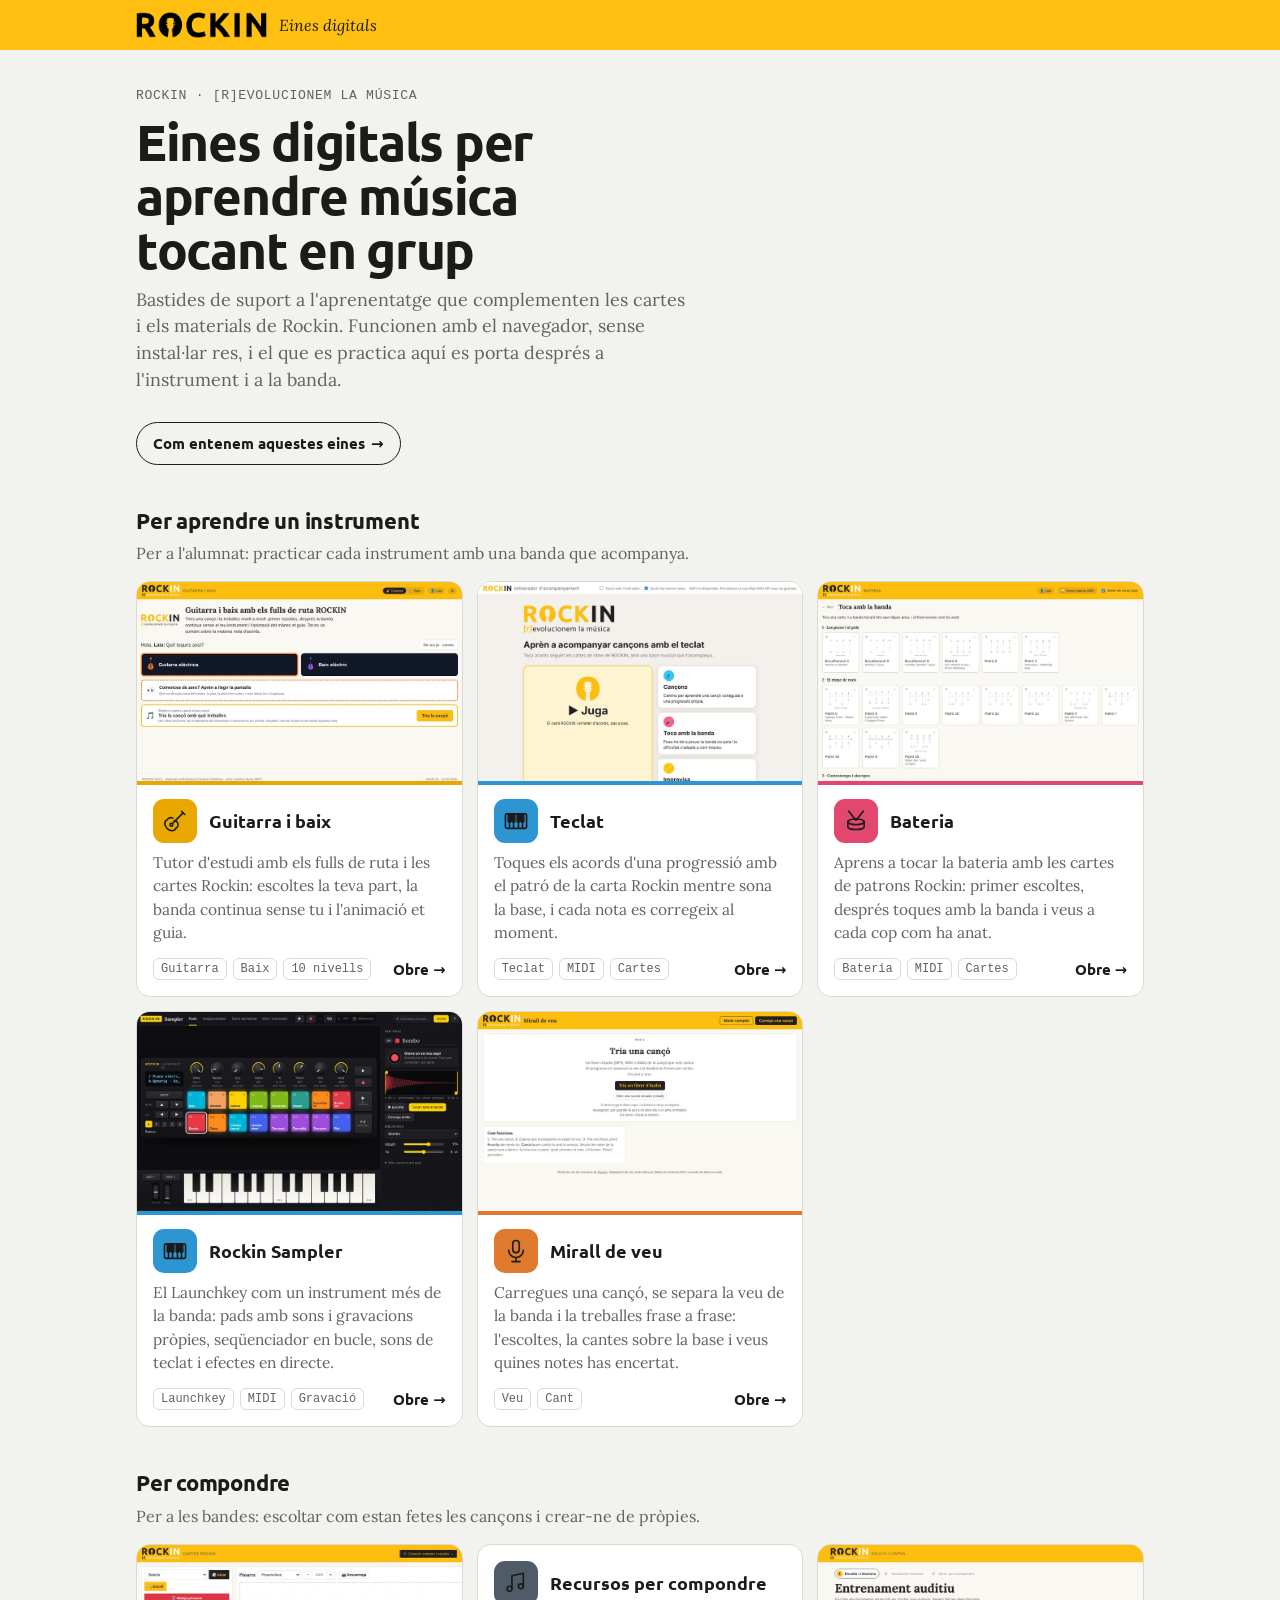
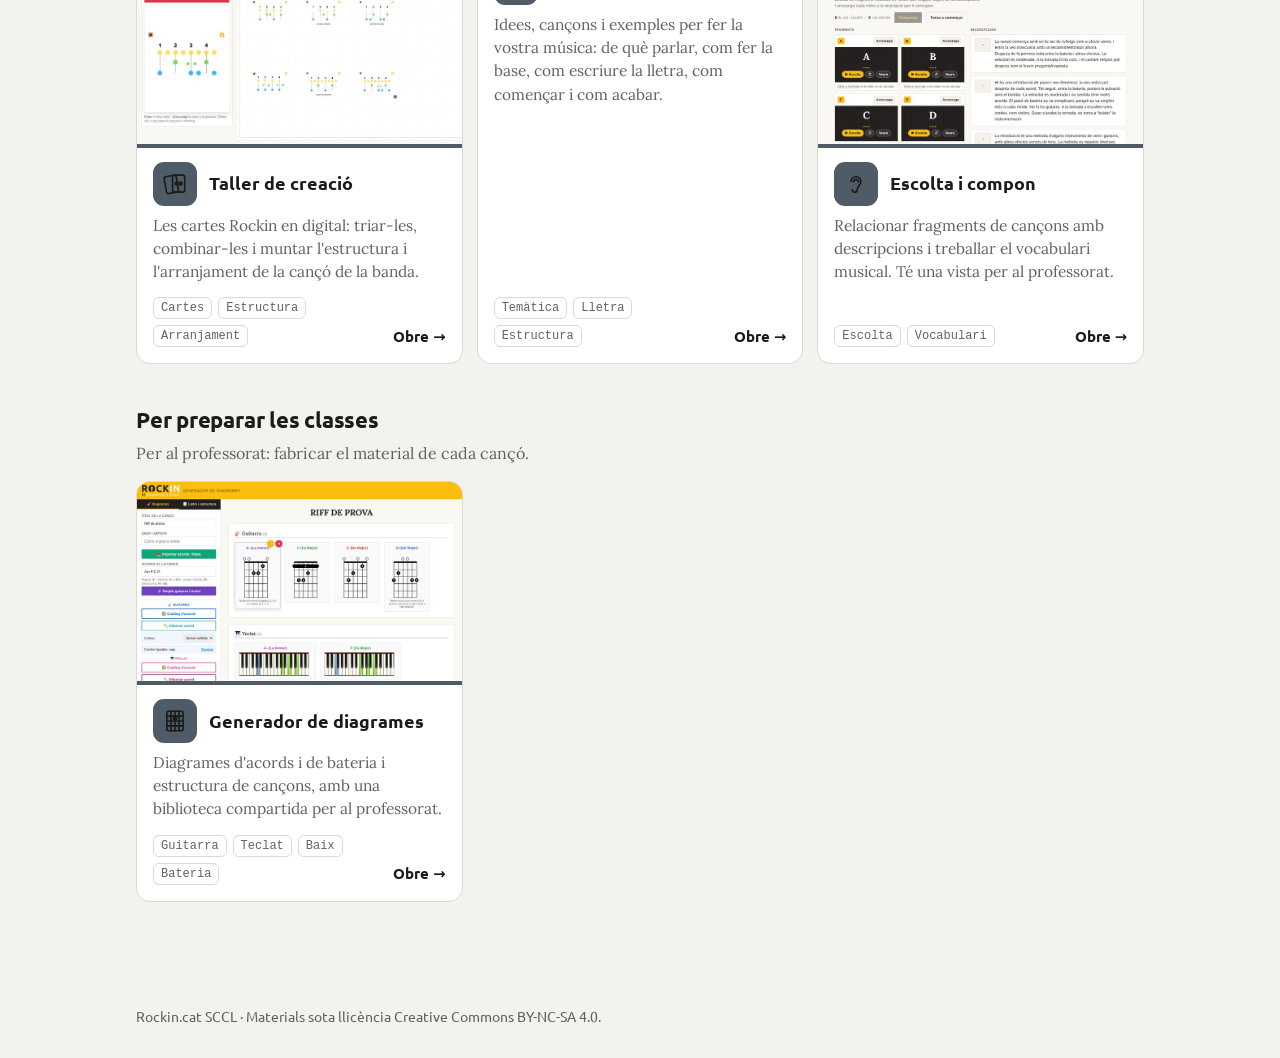
==== commit 7a4874ce: "Capçalera comuna, fons clar i sense emojis" ====
--- a/index.html
+++ b/index.html
@@ -17,8 +17,6 @@
   --c-gtr:#E8A800; --c-bass:#1FA597; --c-drum:#E2476F; --c-keys:#2E95D3; --c-lang:#8A63D2; --c-voice:#E07A2E; --c-tools:#4F5B66;
   --f-ui:'Ubuntu','Trebuchet MS',system-ui,sans-serif; --f-text:'Lora',Georgia,serif; --f-mono:'Ubuntu Mono',ui-monospace,Menlo,monospace;
 }
-@media (prefers-color-scheme: dark){:root:not([data-theme="light"]){--paper:#131312;--surface:#1C1C1A;--ink:#ECEBE6;--muted:#A2A098;--line:#33322E;color-scheme:dark}}
-:root[data-theme="dark"]{--paper:#131312;--surface:#1C1C1A;--ink:#ECEBE6;--muted:#A2A098;--line:#33322E;color-scheme:dark}
 *{box-sizing:border-box}
 html{padding-top:env(safe-area-inset-top,0px);padding-bottom:env(safe-area-inset-bottom,0px)}
 body{margin:0;background:var(--paper);color:var(--ink);font-family:var(--f-ui);font-size:16px;line-height:1.5}
@@ -80,14 +78,19 @@
     <a class="hero-link" href="com-les-entenem.html">Com entenem aquestes eines</a>
   </div>
   <section>
-    <h2>Aprendre a tocar</h2>
+    <h2>Per aprendre un instrument</h2>
     <p class="sec-sub">Per a l'alumnat: practicar cada instrument amb una banda que acompanya.</p>
     <div class="grid" id="g-tocar"></div>
   </section>
   <section>
-    <h2>Preparar, crear i escoltar</h2>
-    <p class="sec-sub">Per preparar les classes, crear cançons i treballar l'escolta.</p>
+    <h2>Per compondre</h2>
+    <p class="sec-sub">Per a les bandes: escoltar com estan fetes les cançons i crear-ne de pròpies.</p>
     <div class="grid" id="g-crear"></div>
+  </section>
+  <section>
+    <h2>Per preparar les classes</h2>
+    <p class="sec-sub">Per al professorat: fabricar el material de cada cançó.</p>
+    <div class="grid" id="g-prof"></div>
   </section>
   <section id="noves" hidden>
     <h2>Noves eines</h2>
@@ -115,12 +118,13 @@
   {repo:'bateria',g:'tocar',nom:'Bateria',c:'--c-drum',i:'drum',tags:['Bateria','MIDI','Cartes'],d:'Aprens a tocar la bateria amb les cartes de patrons Rockin: primer escoltes, després toques amb la banda i veus a cada cop com ha anat.'},
   {repo:'rockin-sampler',g:'tocar',nom:'Rockin Sampler',c:'--c-keys',i:'keys',tags:['Launchkey','MIDI','Gravació'],d:'El Launchkey com un instrument més de la banda: pads amb sons i gravacions pròpies, seqüenciador en bucle, sons de teclat i efectes en directe.'},
   {repo:'mirall-de-veu',g:'tocar',nom:'Mirall de veu',c:'--c-voice',i:'voice',tags:['Veu','Cant'],d:'Carregues una cançó, se separa la veu de la banda i la treballes frase a frase: l\'escoltes, la cantes sobre la base i veus quines notes has encertat.'},
-  {repo:'tallerdecreacio',shot:'Cartes-rockin',g:'crear',nom:'Cartes Rockin',c:'--c-tools',i:'cards',tags:['Cartes','Creació'],d:'Les cartes Rockin en digital, per triar-les, combinar-les i crear estructures de cançó a la classe.'},
-  {repo:'Generador-diagrames',g:'crear',nom:'Generador de diagrames',c:'--c-tools',i:'diag',tags:['Guitarra','Teclat','Baix','Bateria'],d:'Diagrames d\'acords i de bateria i estructura de cançons, amb una biblioteca compartida per al professorat.'},
+  {repo:'tallerdecreacio',shot:'Cartes-rockin',g:'crear',nom:'Taller de creació',c:'--c-tools',i:'cards',tags:['Cartes','Estructura','Arranjament'],d:'Les cartes Rockin en digital: triar-les, combinar-les i muntar l\'estructura i l\'arranjament de la cançó de la banda.'},
+  {repo:'recursos-per-compondre',g:'crear',nom:'Recursos per compondre',c:'--c-tools',i:'lang',tags:['Temàtica','Lletra','Estructura'],d:'Idees, cançons i exemples per fer la vostra música: de què parlar, com fer la base, com escriure la lletra, com començar i com acabar.'},
+  {repo:'Generador-diagrames',g:'prof',nom:'Generador de diagrames',c:'--c-tools',i:'diag',tags:['Guitarra','Teclat','Baix','Bateria'],d:'Diagrames d\'acords i de bateria i estructura de cançons, amb una biblioteca compartida per al professorat.'},
   {repo:'escolta-i-compon',g:'crear',nom:'Escolta i compon',c:'--c-tools',i:'ear',tags:['Escolta','Vocabulari'],d:'Relacionar fragments de cançons amb descripcions i treballar el vocabulari musical. Té una vista per al professorat.'}
 ];
 /* Repositoris que no han de sortir a la portada (duplicats o aquesta mateixa pàgina) */
-const HIDE=['rockin-cat.github.io','rockin','Cartes-rockin','Llenguatge-musical'];
+const HIDE=['rockin-cat.github.io','rockin','Cartes-rockin','Llenguatge-musical','saxo'];
 const ORG='rockin-cat';
 const url=r=>`https://${ORG}.github.io/${r}/`;
 const esc=s=>String(s).replace(/[&<>"]/g,ch=>({'&':'&amp;','<':'&lt;','>':'&gt;','"':'&quot;'})[ch]);
@@ -128,6 +132,7 @@
 function card(t){const sh=t.shot||(SHOT.includes(t.repo)?t.repo:'');return `<article class="tool" style="--c:var(${t.c})">${sh?`<span class="shot"><img src="captures/${sh}.jpg" alt="Captura de ${esc(t.nom)}" loading="lazy" width="800" height="500"></span>`:''}<div class="head"><span class="ic">${ICON[t.i]||ICON.tool}</span><h3>${esc(t.nom)}</h3></div><p>${esc(t.d)}</p><div class="foot">${t.tags&&t.tags.length?`<div class="tags">${t.tags.map(x=>`<span>${esc(x)}</span>`).join('')}</div>`:'<span></span>'}<span class="go">Obre</span></div><a class="stretch" href="${url(t.repo)}" aria-label="Obre ${esc(t.nom)}"></a></article>`}
 document.getElementById('g-tocar').innerHTML=TOOLS.filter(t=>t.g==='tocar').map(card).join('');
 document.getElementById('g-crear').innerHTML=TOOLS.filter(t=>t.g==='crear').map(card).join('');
+document.getElementById('g-prof').innerHTML=TOOLS.filter(t=>t.g==='prof').map(card).join('');
 /* Eines noves: repositoris amb web publicada que encara no són a la llista */
 (async()=>{
   try{
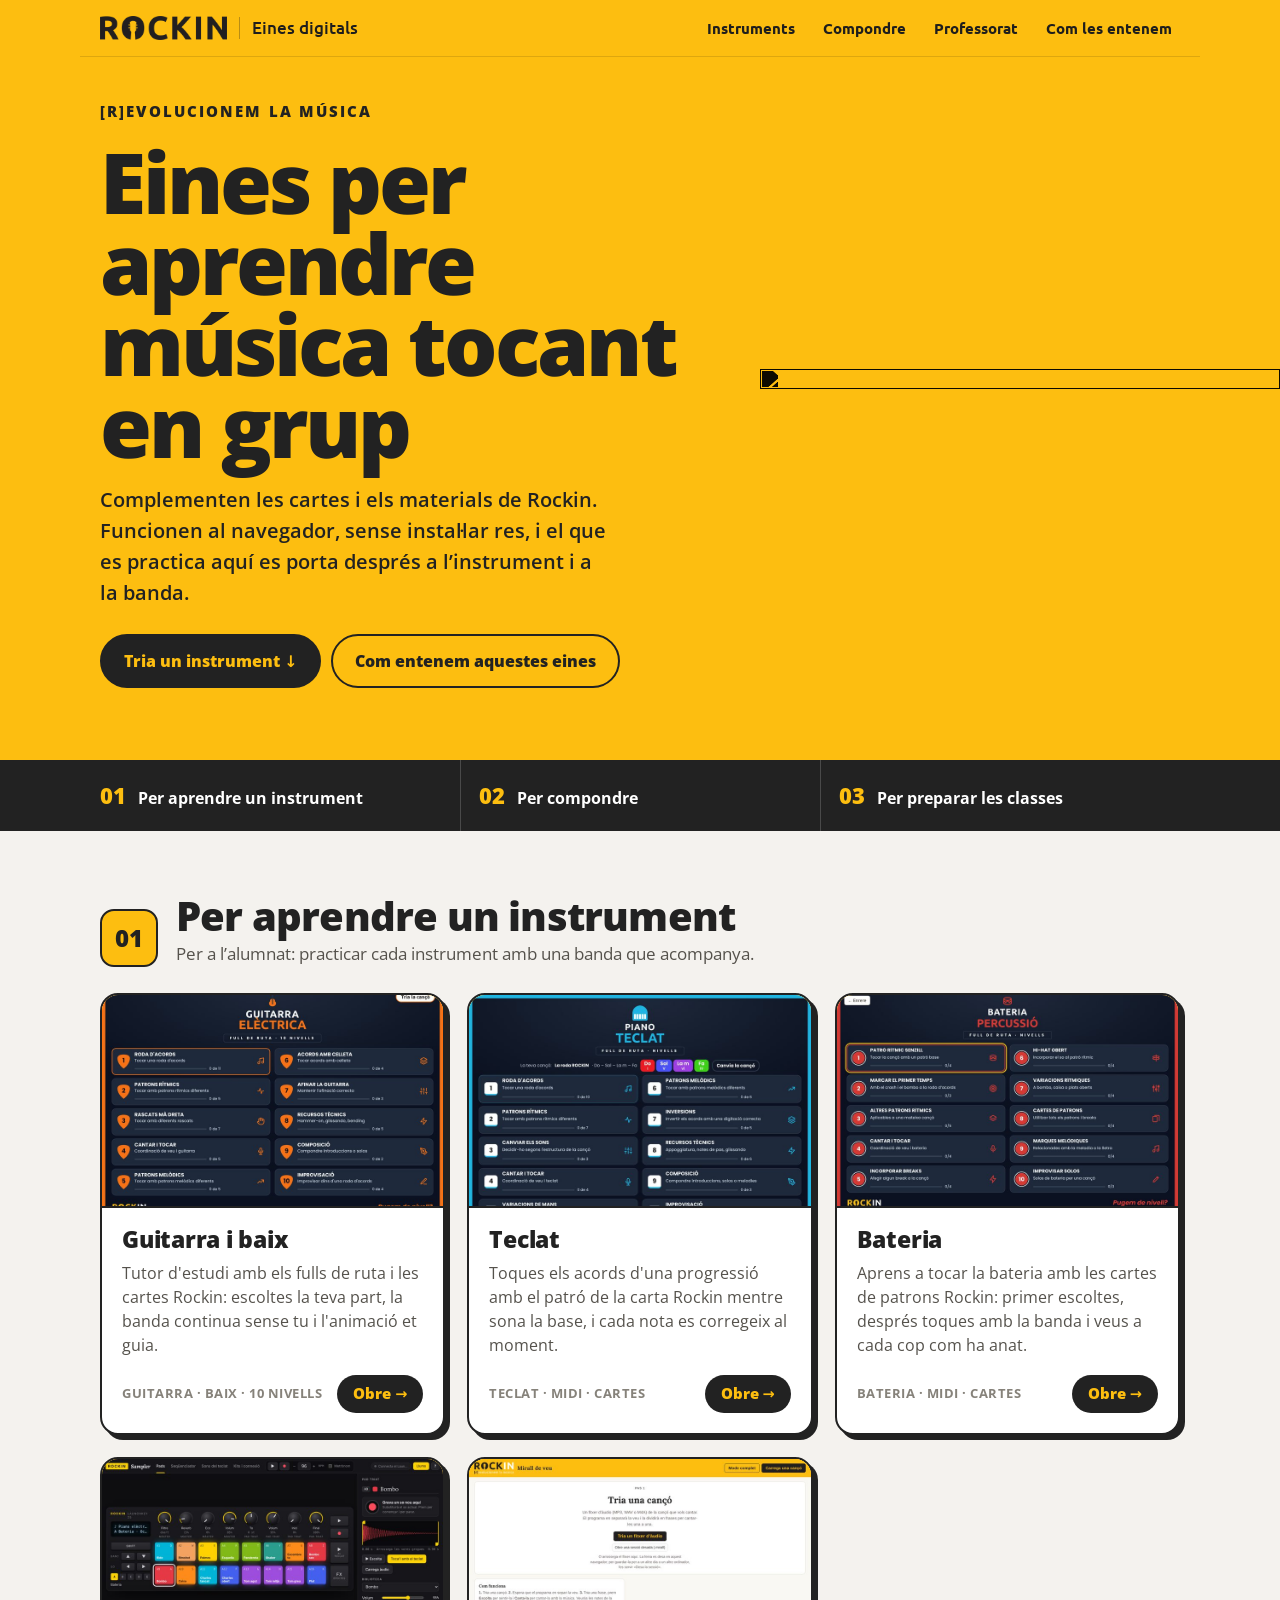
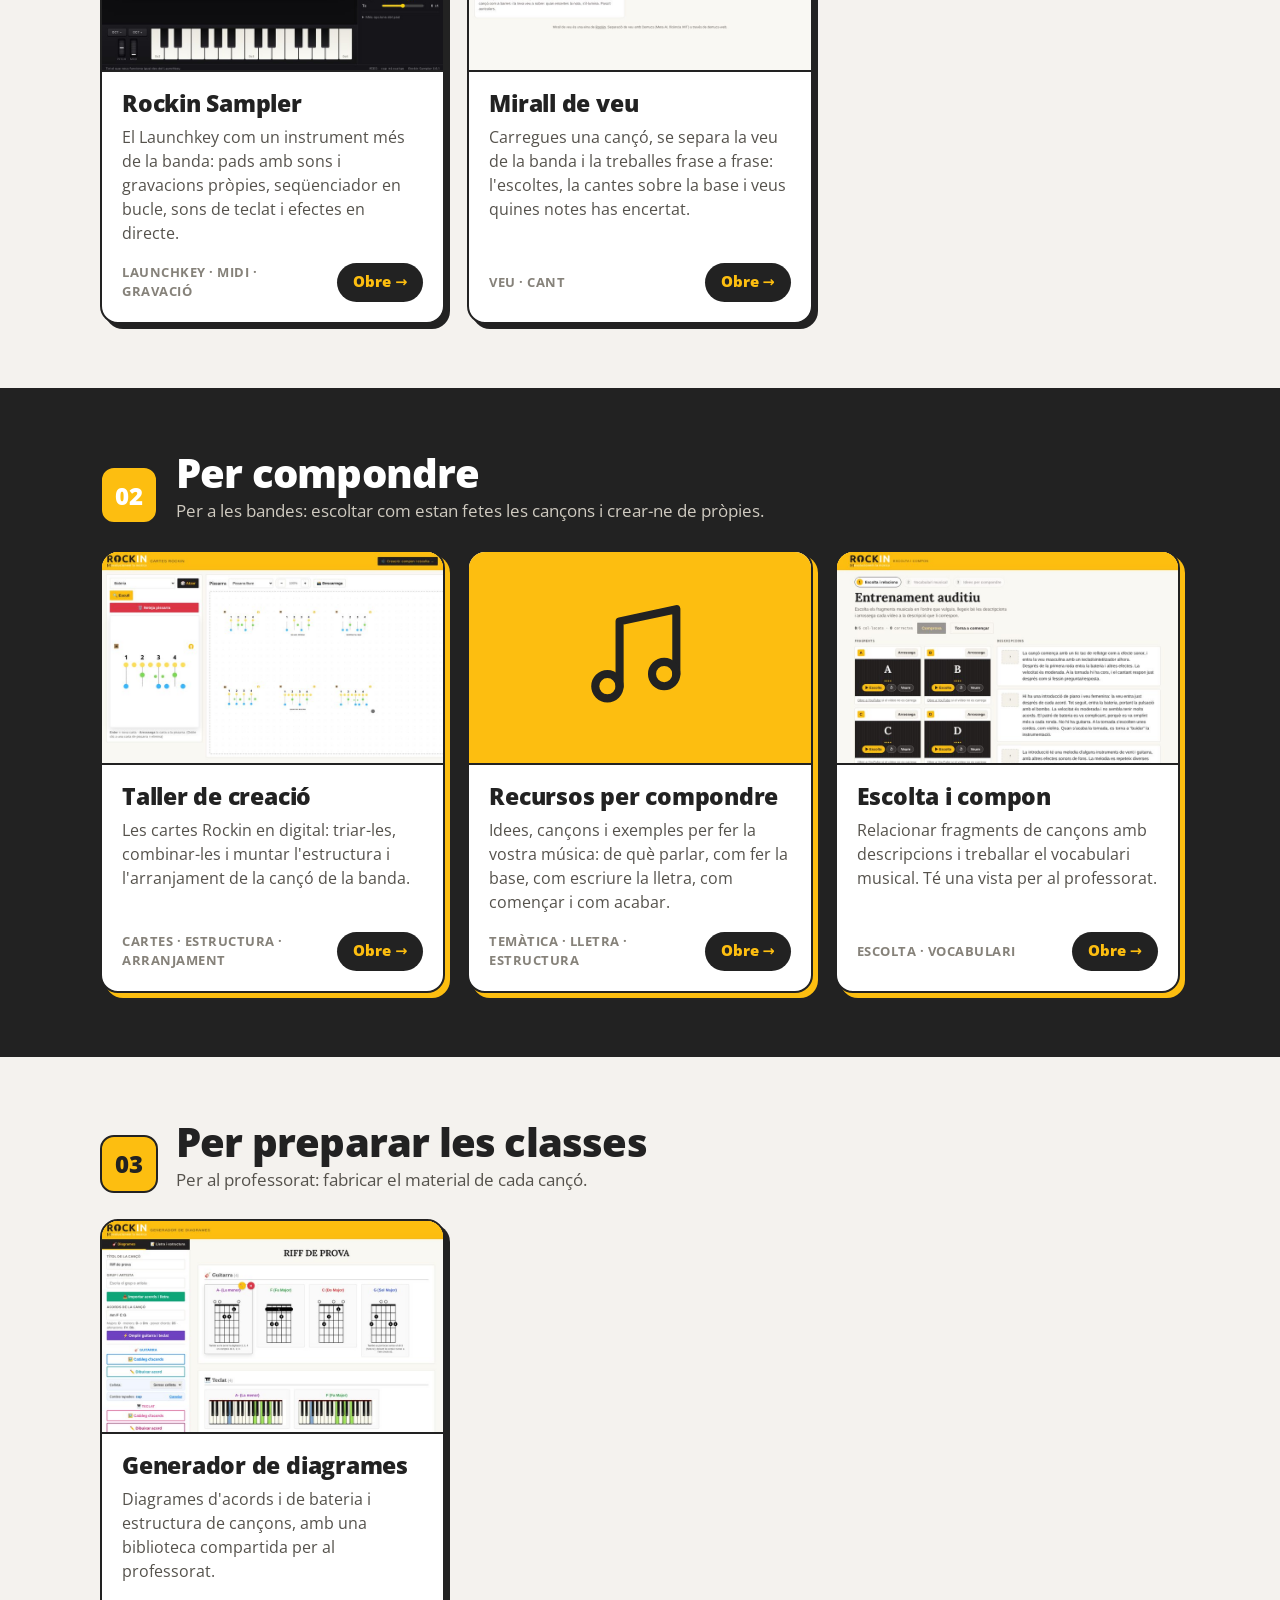
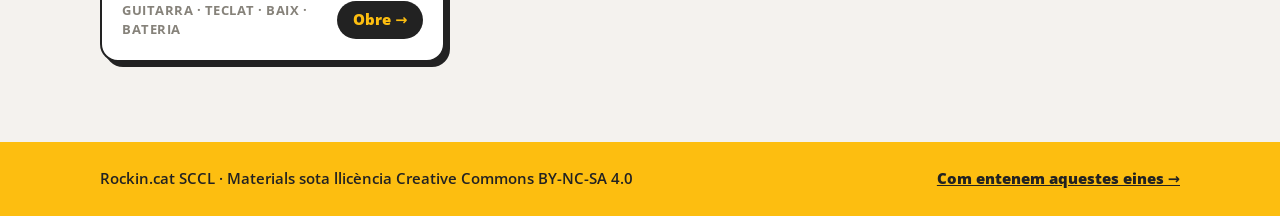
==== commit b81bd829: "Portada i «Com les entenem» amb la marca Rockin en groc i negre" ====
--- a/index.html
+++ b/index.html
@@ -8,97 +8,137 @@
 <link rel="icon" type="image/png" href="marca/favicon.png">
 <link rel="preconnect" href="https://fonts.googleapis.com">
 <link rel="preconnect" href="https://fonts.gstatic.com" crossorigin>
-<link href="https://fonts.googleapis.com/css2?family=Lora:ital,wght@0,400;0,600;1,400&family=Ubuntu:wght@400;500;700&family=Ubuntu+Mono&display=swap" rel="stylesheet">
+<link href="https://fonts.googleapis.com/css2?family=Open+Sans:wght@400;600;700;800&family=Ubuntu:wght@500&display=swap" rel="stylesheet">
+<link rel="stylesheet" href="/marca/capcalera.css">
 <style>
-/* Portada: barra groga Rockin, presentació breu i eines agrupades per ús (aprendre a tocar / preparar i crear) */
+/* Portada de les eines: la marca Rockin en groc i negre (blocs grans, tipografia forta) */
 :root{
-  --paper:#F2F2EF; --surface:#FFFFFF; --ink:#1B1B19; --muted:#63625C; --line:#DAD9D3;
-  --yellow:#FFC012; --on-yellow:#1B1B19;
-  --c-gtr:#E8A800; --c-bass:#1FA597; --c-drum:#E2476F; --c-keys:#2E95D3; --c-lang:#8A63D2; --c-voice:#E07A2E; --c-tools:#4F5B66;
-  --f-ui:'Ubuntu','Trebuchet MS',system-ui,sans-serif; --f-text:'Lora',Georgia,serif; --f-mono:'Ubuntu Mono',ui-monospace,Menlo,monospace;
+  --groc:#FDBE10; --tinta:#222; --paper:#F4F2EE; --blanc:#fff; --gris:#55524C; --gris2:#86827A;
+  --c-gtr:#F97316; --c-bass:#A855F7; --c-drum:#E2476F; --c-keys:#2E95D3; --c-voice:#E07A2E; --c-tools:#222;
 }
 *{box-sizing:border-box}
-html{padding-top:env(safe-area-inset-top,0px);padding-bottom:env(safe-area-inset-bottom,0px)}
-body{margin:0;background:var(--paper);color:var(--ink);font-family:var(--f-ui);font-size:16px;line-height:1.5}
+html{scroll-behavior:smooth}
+body{margin:0;background:var(--paper);color:var(--tinta);font-family:"Open Sans",system-ui,sans-serif;font-size:16px;line-height:1.55}
 a{color:inherit}
-:focus-visible{outline:3px solid #2B57D1;outline-offset:2px}
-.bar{background:var(--yellow);color:var(--on-yellow)}
-.bar-in{max-width:1040px;margin:0 auto;padding:12px 16px;display:flex;align-items:center;gap:12px}
-.logo{height:1.6rem;width:auto;display:block;filter:brightness(0)}
-.bar .sub{font-family:var(--f-text);font-style:italic}
-main{max-width:1040px;margin:0 auto;padding-inline:16px;padding-block:36px 64px}
-.hero{display:grid;gap:10px;margin-bottom:40px;max-width:62ch}
-.kicker{font-family:var(--f-mono);font-size:.82rem;color:var(--muted);letter-spacing:.05em}
-h1{margin:0;font-size:clamp(2rem,5.4vw,3.2rem);line-height:1.05;letter-spacing:-.025em;text-wrap:balance}
-.lead{margin:0;font-family:var(--f-text);font-size:1.12rem;color:var(--muted)}
-section{margin-bottom:40px}
-h2{margin:0 0 4px;font-size:1.35rem;letter-spacing:-.01em}
-.principis{margin-bottom:44px}
-.pgrid{display:grid;grid-template-columns:repeat(auto-fill,minmax(300px,1fr));gap:12px;margin-top:4px}
-.pgrid article{background:var(--surface);border:1.5px solid var(--line);border-radius:14px;padding:16px 18px;min-width:0}
-.pgrid h3{margin:0 0 6px;font-size:1.02rem;line-height:1.3}
-.pgrid p{margin:0;font-family:var(--f-text);font-size:.95rem;color:var(--muted)}
-.sec-sub{margin:0 0 16px;font-family:var(--f-text);color:var(--muted)}
-.grid{display:grid;grid-template-columns:repeat(auto-fill,minmax(290px,1fr));gap:14px}
-.tool{position:relative;display:flex;flex-direction:column;gap:8px;background:var(--surface);border:1.5px solid var(--line);border-radius:14px;padding:16px;text-decoration:none;transition:border-color .15s,transform .15s;min-width:0}
-.tool:hover{border-color:var(--ink);transform:translateY(-2px)}
-.head{display:flex;align-items:center;gap:12px}
-.ic{flex:none;width:44px;height:44px;border-radius:11px;background:var(--c);color:#1B1B19;display:grid;place-items:center}
-.ic svg{width:26px;height:26px}
-.tool h3{margin:0;font-size:1.12rem;line-height:1.25}
-.tool p{margin:0;font-family:var(--f-text);font-size:.97rem;color:var(--muted)}
-.foot{display:flex;align-items:flex-end;justify-content:space-between;gap:10px;margin-top:auto;padding-top:6px}
-.tags{display:flex;flex-wrap:wrap;gap:6px}
-.tags span{font-family:var(--f-mono);font-size:.75rem;border:1px solid var(--line);border-radius:6px;padding:1px 7px;color:var(--muted)}
-.go{flex:none;font-weight:700;font-size:.92rem}
-.go::after{content:" →"}
-.shot{display:block;margin:-16px -16px 6px;aspect-ratio:8/5;overflow:hidden;border-radius:12.5px 12.5px 0 0;border-bottom:4px solid var(--c);background:var(--line)}
-.shot img{width:100%;height:100%;object-fit:cover;object-position:top left;display:block;transition:transform .3s}
-.tool:hover .shot img{transform:scale(1.03)}
-.tool:has(.shot) .head{padding-right:0}
-.stretch{position:absolute;inset:0;border-radius:14px;z-index:1}
-.hero-link{display:inline-flex;justify-self:start;align-self:start;width:fit-content;align-items:center;gap:6px;margin-top:18px;padding:9px 16px;border:1.5px solid var(--ink);border-radius:99px;color:var(--ink);text-decoration:none;font-weight:700;font-size:.95rem}
-.hero-link:hover{background:var(--ink);color:var(--surface)}
-.hero-link::after{content:"→"}
-.bar-in a.home{display:flex;align-items:center;gap:12px;color:inherit;text-decoration:none}
-.back{display:inline-block;margin:0 0 18px;color:var(--muted);text-decoration:none;font-size:.92rem}
-.back:hover{color:var(--ink)}
+:focus-visible{outline:3px solid var(--tinta);outline-offset:3px}
+.wrap{max-width:1120px;margin:0 auto;padding-inline:20px}
+
+/* Bloc groc: capçalera i presentació */
+.groc{background:var(--groc);position:relative;overflow:hidden}
+.groc .rk-cap{max-width:1120px;margin:0 auto;box-shadow:none}
+.rk-cap nav{display:flex;gap:4px;flex-wrap:wrap}
+.rk-cap nav a{text-decoration:none;font-weight:700;font-size:14.5px;padding:7px 12px;border-radius:999px}
+.rk-cap nav a:hover{background:rgba(34,34,34,.1)}
+.hero{position:relative;z-index:1;padding:44px 0 72px;display:grid;gap:18px;max-width:780px}
+.eslogan{margin:0;font-weight:800;font-size:15px;letter-spacing:.14em;text-transform:uppercase}
+.eslogan b{font-weight:800}
+h1{margin:0;font-weight:800;font-size:clamp(42px,6.6vw,86px);line-height:.96;letter-spacing:-.035em;max-width:13ch}
+.lead{margin:0;font-size:clamp(17px,1.6vw,20px);font-weight:600;max-width:46ch}
+.accions{display:flex;flex-wrap:wrap;gap:10px;margin-top:8px}
+.btn{display:inline-flex;align-items:center;gap:8px;border-radius:999px;padding:13px 22px;font-weight:800;font-size:16px;text-decoration:none;border:2px solid var(--tinta);transition:transform .15s,box-shadow .15s}
+.btn.negre{background:var(--tinta);color:var(--groc)}
+.btn.buit{background:var(--groc);color:var(--tinta)}
+.btn:hover{transform:translate(-2px,-2px);box-shadow:4px 4px 0 var(--tinta)}
+.imagotip{position:absolute;right:max(-60px,calc((100vw - 1120px)/2 - 80px));bottom:-150px;width:min(520px,46vw);height:auto;filter:brightness(0);opacity:.94;pointer-events:none}
+
+/* Franja negra amb els tres apartats */
+.franja{background:var(--tinta);color:var(--blanc)}
+.franja ol{list-style:none;margin:0 auto;padding:0 20px;max-width:1120px;display:grid;grid-template-columns:repeat(3,minmax(0,1fr))}
+.franja li a{display:flex;align-items:baseline;gap:12px;padding:18px 18px 18px 0;text-decoration:none;font-weight:700;font-size:16px}
+.franja li + li a{padding-left:18px;border-left:1px solid rgba(255,255,255,.18)}
+.franja b{color:var(--groc);font-size:22px;font-weight:800}
+.franja a:hover span{text-decoration:underline;text-underline-offset:4px}
+
+/* Apartats */
+section{padding:64px 0 24px;scroll-margin-top:8px}
+.sec-cap{display:flex;align-items:flex-end;gap:18px;flex-wrap:wrap;margin-bottom:26px}
+.num{flex:none;width:58px;height:58px;display:grid;place-items:center;background:var(--groc);border:2px solid var(--tinta);border-radius:14px;font-weight:800;font-size:24px}
+.sec-cap h2{margin:0;font-weight:800;font-size:clamp(28px,3.4vw,40px);line-height:1.05;letter-spacing:-.02em}
+.sec-cap p{margin:4px 0 0;color:var(--gris);font-size:17px}
+section.fosc{background:var(--tinta);color:var(--blanc);margin-top:40px;padding-bottom:64px}
+section.fosc .sec-cap p{color:#cfcac0}
+
+/* Fitxes de les eines */
+.grid{display:grid;grid-template-columns:repeat(auto-fill,minmax(300px,1fr));gap:22px}
+.tool{position:relative;display:flex;flex-direction:column;background:var(--blanc);color:var(--tinta);border:2px solid var(--tinta);border-radius:18px;overflow:hidden;box-shadow:5px 5px 0 var(--tinta);transition:transform .15s,box-shadow .15s;min-width:0}
+section.fosc .tool{box-shadow:5px 5px 0 var(--groc)}
+.tool:hover{transform:translate(-3px,-3px);box-shadow:8px 8px 0 var(--tinta)}
+section.fosc .tool:hover{box-shadow:8px 8px 0 var(--groc)}
+.shot{display:block;aspect-ratio:8/5;overflow:hidden;border-bottom:2px solid var(--tinta);background:var(--groc)}
+.shot img{width:100%;height:100%;object-fit:cover;object-position:top center;display:block}
+.shot.icona{display:grid;place-items:center}
+.shot.icona svg{width:38%;height:auto;color:var(--tinta)}
+.cos{display:flex;flex-direction:column;gap:8px;padding:18px 20px 20px;flex:1}
+.tool h3{margin:0;font-weight:800;font-size:23px;line-height:1.15;letter-spacing:-.01em}
+.tool p{margin:0;color:var(--gris);font-size:15.5px}
+.peu{display:flex;align-items:center;justify-content:space-between;gap:10px;margin-top:auto;padding-top:10px}
+.tags{font-size:12.5px;font-weight:700;color:var(--gris2);letter-spacing:.04em;text-transform:uppercase}
+.obre{flex:none;background:var(--tinta);color:var(--groc);border-radius:999px;padding:8px 16px;font-weight:800;font-size:14.5px}
+.obre::after{content:" →"}
+.stretch{position:absolute;inset:0;z-index:1}
 #noves[hidden]{display:none}
-footer{max-width:1040px;margin:0 auto;padding:0 16px 32px;color:var(--muted);font-size:.85rem;display:grid;gap:4px}
-@media (prefers-reduced-motion:reduce){*{transition:none!important}}
+
+/* Peu */
+footer{background:var(--groc);margin-top:56px}
+footer .wrap{display:flex;flex-wrap:wrap;gap:8px 24px;align-items:center;justify-content:space-between;padding-block:26px;font-weight:600;font-size:14.5px}
+footer a{font-weight:800}
+@media (max-width:760px){
+  .hero{padding:24px 0 130px}
+  .imagotip{width:200px;right:-36px;bottom:-96px}
+  .franja ol{grid-template-columns:1fr}
+  .franja li + li a{padding-left:0;border-left:0;border-top:1px solid rgba(255,255,255,.18)}
+  .rk-cap nav{display:none}
+  section{padding-top:44px}
+}
+@media (prefers-reduced-motion:reduce){*{transition:none!important;scroll-behavior:auto}}
 </style>
 </head>
 <body>
-<header class="bar"><div class="bar-in"><img class="logo" src="marca/rockin-wordmark.png" alt="ROCKIN" width="720" height="141"><span class="sub">Eines digitals</span></div></header>
+<div class="groc">
+  <header class="rk-cap">
+    <div class="rk-marca">
+      <a class="rk-totes" href="/" title="Totes les eines Rockin"><img class="rk-logo" src="/marca/rockin-logo-fosc.png" alt="Rockin" width="382" height="72"></a>
+      <span class="rk-sep" aria-hidden="true"></span>
+      <span class="rk-eina">Eines digitals</span>
+    </div>
+    <nav aria-label="Apartats"><a href="#instrument">Instruments</a><a href="#compondre">Compondre</a><a href="#classes">Professorat</a><a href="com-les-entenem.html">Com les entenem</a></nav>
+  </header>
+  <div class="wrap">
+    <div class="hero">
+      <p class="eslogan"><b>[r]</b>evolucionem la música</p>
+      <h1>Eines per aprendre música tocant en grup</h1>
+      <p class="lead">Complementen les cartes i els materials de Rockin. Funcionen al navegador, sense instal·lar res, i el que es practica aquí es porta després a l’instrument i a la banda.</p>
+      <div class="accions"><a class="btn negre" href="#instrument">Tria un instrument ↓</a><a class="btn buit" href="com-les-entenem.html">Com entenem aquestes eines</a></div>
+    </div>
+  </div>
+  <img class="imagotip" src="/tallerdecreacio/marca/rockin-imagotip.png" alt="" width="384" height="400">
+</div>
+<nav class="franja" aria-label="Apartats">
+  <ol>
+    <li><a href="#instrument"><b>01</b><span>Per aprendre un instrument</span></a></li>
+    <li><a href="#compondre"><b>02</b><span>Per compondre</span></a></li>
+    <li><a href="#classes"><b>03</b><span>Per preparar les classes</span></a></li>
+  </ol>
+</nav>
 <main>
-  <div class="hero">
-    <span class="kicker">ROCKIN · [R]EVOLUCIONEM LA MÚSICA</span>
-    <h1>Eines digitals per aprendre música tocant en grup</h1>
-    <p class="lead">Bastides de suport a l'aprenentatge que complementen les cartes i els materials de Rockin. Funcionen amb el navegador, sense instal·lar res, i el que es practica aquí es porta després a l'instrument i a la banda.</p>
-    <a class="hero-link" href="com-les-entenem.html">Com entenem aquestes eines</a>
-  </div>
-  <section>
-    <h2>Per aprendre un instrument</h2>
-    <p class="sec-sub">Per a l'alumnat: practicar cada instrument amb una banda que acompanya.</p>
+  <section id="instrument"><div class="wrap">
+    <div class="sec-cap"><span class="num">01</span><div><h2>Per aprendre un instrument</h2><p>Per a l’alumnat: practicar cada instrument amb una banda que acompanya.</p></div></div>
     <div class="grid" id="g-tocar"></div>
-  </section>
-  <section>
-    <h2>Per compondre</h2>
-    <p class="sec-sub">Per a les bandes: escoltar com estan fetes les cançons i crear-ne de pròpies.</p>
+  </div></section>
+  <section id="compondre" class="fosc"><div class="wrap">
+    <div class="sec-cap"><span class="num">02</span><div><h2>Per compondre</h2><p>Per a les bandes: escoltar com estan fetes les cançons i crear-ne de pròpies.</p></div></div>
     <div class="grid" id="g-crear"></div>
-  </section>
-  <section>
-    <h2>Per preparar les classes</h2>
-    <p class="sec-sub">Per al professorat: fabricar el material de cada cançó.</p>
+  </div></section>
+  <section id="classes"><div class="wrap">
+    <div class="sec-cap"><span class="num">03</span><div><h2>Per preparar les classes</h2><p>Per al professorat: fabricar el material de cada cançó.</p></div></div>
     <div class="grid" id="g-prof"></div>
-  </section>
-  <section id="noves" hidden>
-    <h2>Noves eines</h2>
-    <p class="sec-sub">Publicades fa poc a GitHub.</p>
+  </div></section>
+  <section id="noves" hidden><div class="wrap">
+    <div class="sec-cap"><span class="num">+</span><div><h2>Noves eines</h2><p>Publicades fa poc a GitHub.</p></div></div>
     <div class="grid" id="g-noves"></div>
-  </section>
+  </div></section>
 </main>
-<footer><span>Rockin.cat SCCL · Materials sota llicència Creative Commons BY-NC-SA 4.0.</span></footer>
+<footer><div class="wrap"><span>Rockin.cat SCCL · Materials sota llicència Creative Commons BY-NC-SA 4.0</span><a href="com-les-entenem.html">Com entenem aquestes eines →</a></div></footer>
 <script>
 const ICON={
   gtr:'<svg viewBox="0 0 64 64" fill="none" stroke="currentColor" stroke-width="4" stroke-linecap="round" stroke-linejoin="round"><path d="M28 36 52 12"/><path d="m48 8 8 8"/><path d="M27 25c-5-3-12-1-14 4-3 1-6 4-6 9 0 9 9 18 18 18 5 0 8-3 9-6 5-2 7-9 4-14-2-4-6-5-8-4"/><circle cx="23" cy="41" r="3.5"/></svg>',
@@ -129,7 +169,7 @@
 const url=r=>`https://${ORG}.github.io/${r}/`;
 const esc=s=>String(s).replace(/[&<>"]/g,ch=>({'&':'&amp;','<':'&lt;','>':'&gt;','"':'&quot;'})[ch]);
 const SHOT=['Llenguatge-musical','guitarra-baix','teclat','bateria','rockin-sampler','mirall-de-veu','Cartes-rockin','Generador-diagrames','escolta-i-compon'];
-function card(t){const sh=t.shot||(SHOT.includes(t.repo)?t.repo:'');return `<article class="tool" style="--c:var(${t.c})">${sh?`<span class="shot"><img src="captures/${sh}.jpg" alt="Captura de ${esc(t.nom)}" loading="lazy" width="800" height="500"></span>`:''}<div class="head"><span class="ic">${ICON[t.i]||ICON.tool}</span><h3>${esc(t.nom)}</h3></div><p>${esc(t.d)}</p><div class="foot">${t.tags&&t.tags.length?`<div class="tags">${t.tags.map(x=>`<span>${esc(x)}</span>`).join('')}</div>`:'<span></span>'}<span class="go">Obre</span></div><a class="stretch" href="${url(t.repo)}" aria-label="Obre ${esc(t.nom)}"></a></article>`}
+function card(t){const sh=t.shot||(SHOT.includes(t.repo)?t.repo:'');return `<article class="tool">${sh?`<span class="shot"><img src="captures/${sh}.jpg" alt="Captura de ${esc(t.nom)}" loading="lazy" width="800" height="500"></span>`:`<span class="shot icona" aria-hidden="true">${ICON[t.i]||ICON.tool}</span>`}<div class="cos"><h3>${esc(t.nom)}</h3><p>${esc(t.d)}</p><div class="peu"><span class="tags">${(t.tags||[]).map(esc).join(' · ')}</span><span class="obre">Obre</span></div></div><a class="stretch" href="${url(t.repo)}" aria-label="Obre ${esc(t.nom)}"></a></article>`}
 document.getElementById('g-tocar').innerHTML=TOOLS.filter(t=>t.g==='tocar').map(card).join('');
 document.getElementById('g-crear').innerHTML=TOOLS.filter(t=>t.g==='crear').map(card).join('');
 document.getElementById('g-prof').innerHTML=TOOLS.filter(t=>t.g==='prof').map(card).join('');
--- a/marca/capcalera.css
+++ b/marca/capcalera.css
@@ -0,0 +1,64 @@
+/* Capçalera comuna de les eines Rockin
+   Font única: https://rockin-cat.github.io/marca/capcalera.css
+   Ús (cada eina):
+     <link rel="stylesheet" href="/marca/capcalera.css">
+     <header class="rk-cap">
+       <div class="rk-marca">
+         <a class="rk-totes" href="/" title="Totes les eines Rockin"><img class="rk-logo" src="/marca/rockin-logo-fosc.png" alt="Rockin" width="382" height="72"></a>
+         <span class="rk-sep" aria-hidden="true"></span>
+         <a class="rk-eina" href="#">Nom de l'eina</a>
+       </div>
+       … controls de l'eina …
+     </header>
+   Classes opcionals a la capçalera:
+     rk-alta          la barra deixa anar els controls a una segona fila (eines amb molts controls)
+     rk-amb-controls  al mòbil s'amaga el nom de l'eina per deixar lloc als controls
+   Canviar mides o colors aquí canvia totes les eines alhora. */
+
+:root { --rk-groc: #FDBE10; --rk-tinta: #1f1e1c; --rk-alt: 56px; }
+
+.rk-cap {
+  background: var(--rk-groc) !important;
+  color: var(--rk-tinta) !important;
+  height: auto !important;
+  min-height: var(--rk-alt) !important;
+  padding-top: 0 !important; padding-bottom: 0 !important;
+  padding-left: 20px !important; padding-right: 16px !important;
+  border: 0 !important;
+  border-radius: 0 !important;
+  box-shadow: 0 1px 0 rgba(0, 0, 0, .12) !important;
+  display: flex;
+  align-items: center;
+  gap: 12px;
+  box-sizing: border-box;
+  font-family: Ubuntu, 'Helvetica Neue', Arial, sans-serif;
+}
+.rk-cap.rk-alta { padding-top: 6px !important; padding-bottom: 6px !important; flex-wrap: wrap; }
+
+.rk-marca { display: flex; align-items: center; gap: 12px; flex: 0 1 auto; min-width: 0; margin-right: auto; height: var(--rk-alt); }
+.rk-cap.rk-alta .rk-marca { height: 44px; }
+.rk-totes { display: block; flex: none; line-height: 0; border-radius: 4px; }
+.rk-logo { display: block; height: 24px; width: auto; }
+.rk-sep { flex: none; width: 1px; height: 22px; background: var(--rk-tinta); opacity: .3; }
+.rk-eina {
+  font: 500 17px/1.2 Ubuntu, 'Helvetica Neue', Arial, sans-serif;
+  color: var(--rk-tinta) !important;
+  text-decoration: none; text-transform: none; letter-spacing: 0;
+  white-space: nowrap; overflow: hidden; text-overflow: ellipsis; min-width: 0;
+  background: none; border: 0; padding: 0; margin: 0; cursor: pointer;
+}
+span.rk-eina { cursor: default; }
+a.rk-eina:hover, button.rk-eina:hover { text-decoration: underline; text-underline-offset: 3px; }
+.rk-totes:focus-visible, .rk-eina:focus-visible { outline: 2px solid var(--rk-tinta); outline-offset: 3px; }
+
+@media (max-width: 600px) {
+  :root { --rk-alt: 52px; }
+  .rk-cap { padding-left: 14px !important; padding-right: 10px !important; gap: 4px 8px; flex-wrap: wrap; }
+  .rk-marca { gap: 9px; }
+  .rk-logo { height: 19px; }
+  .rk-sep { height: 18px; }
+  .rk-eina { font-size: 15px; }
+  .rk-cap.rk-amb-controls .rk-sep, .rk-cap.rk-amb-controls .rk-eina { display: none; }
+}
+
+@media print { .rk-cap { box-shadow: none !important; } }
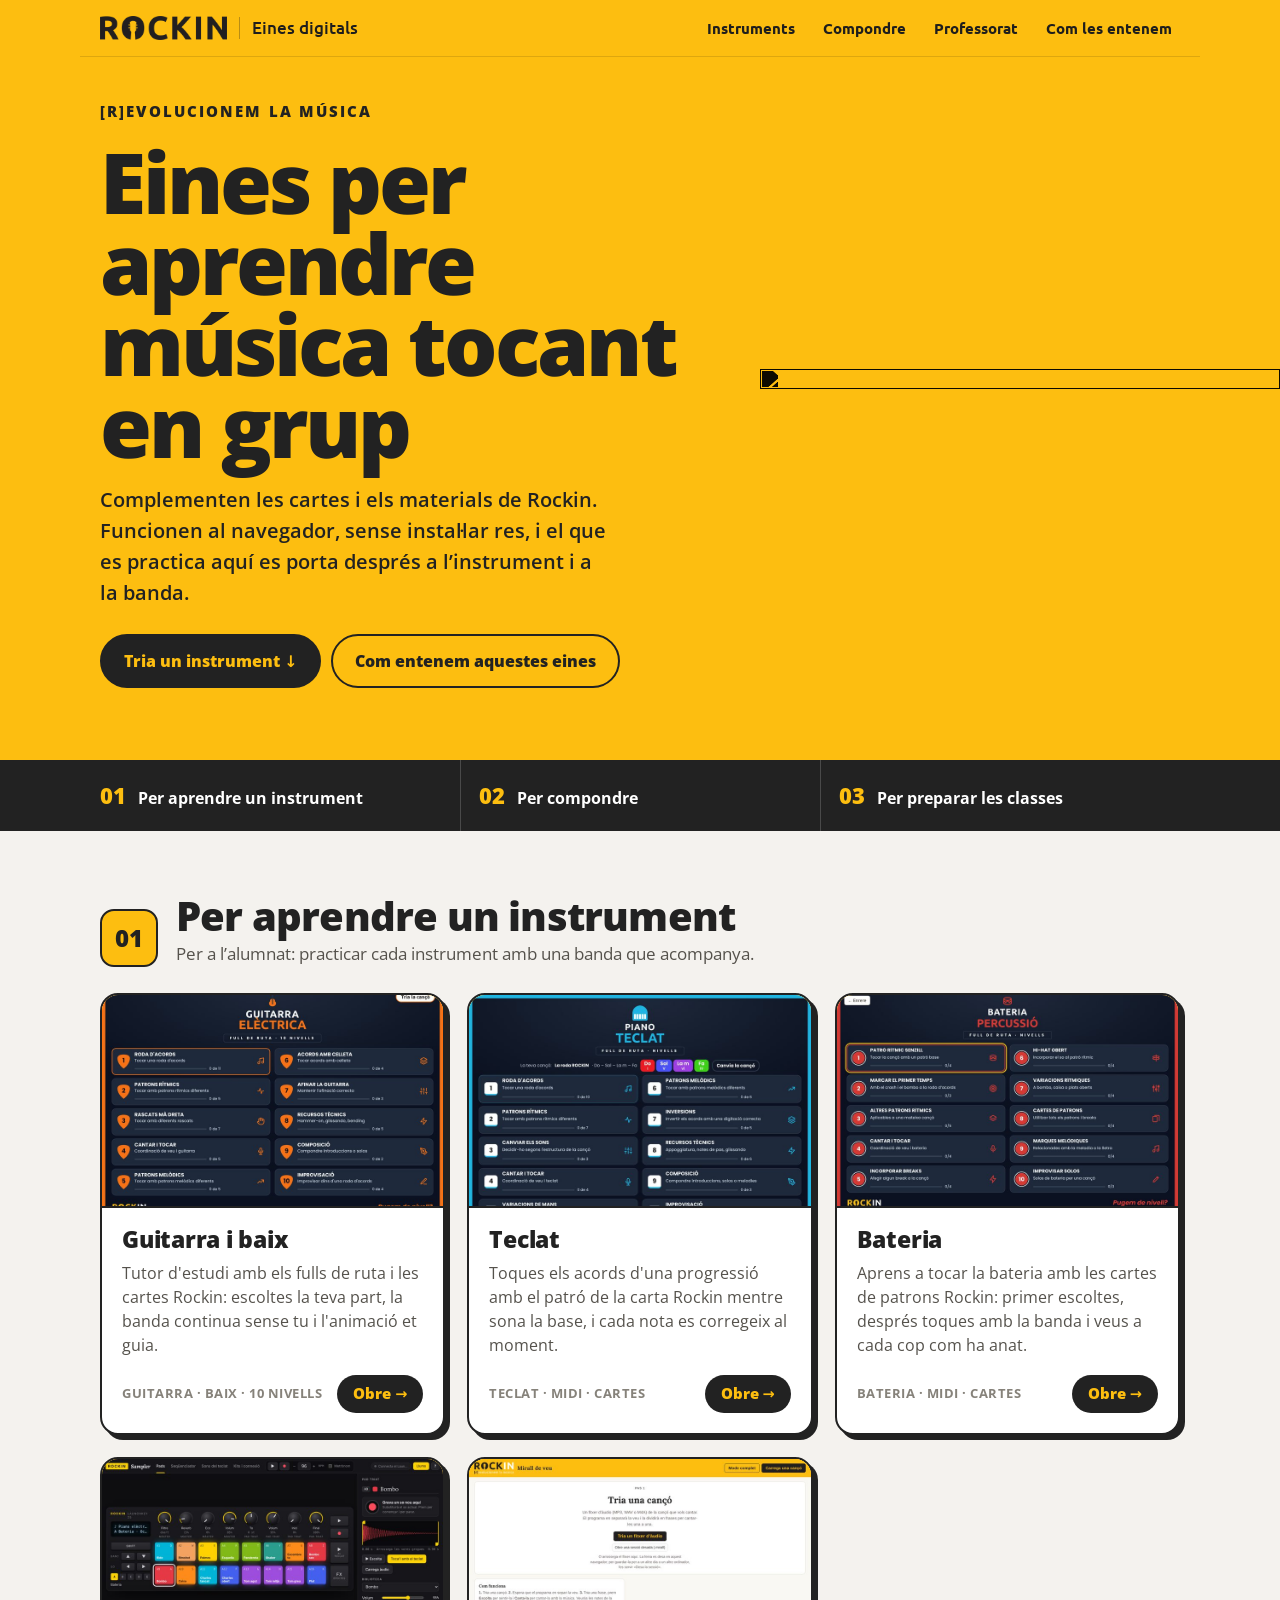
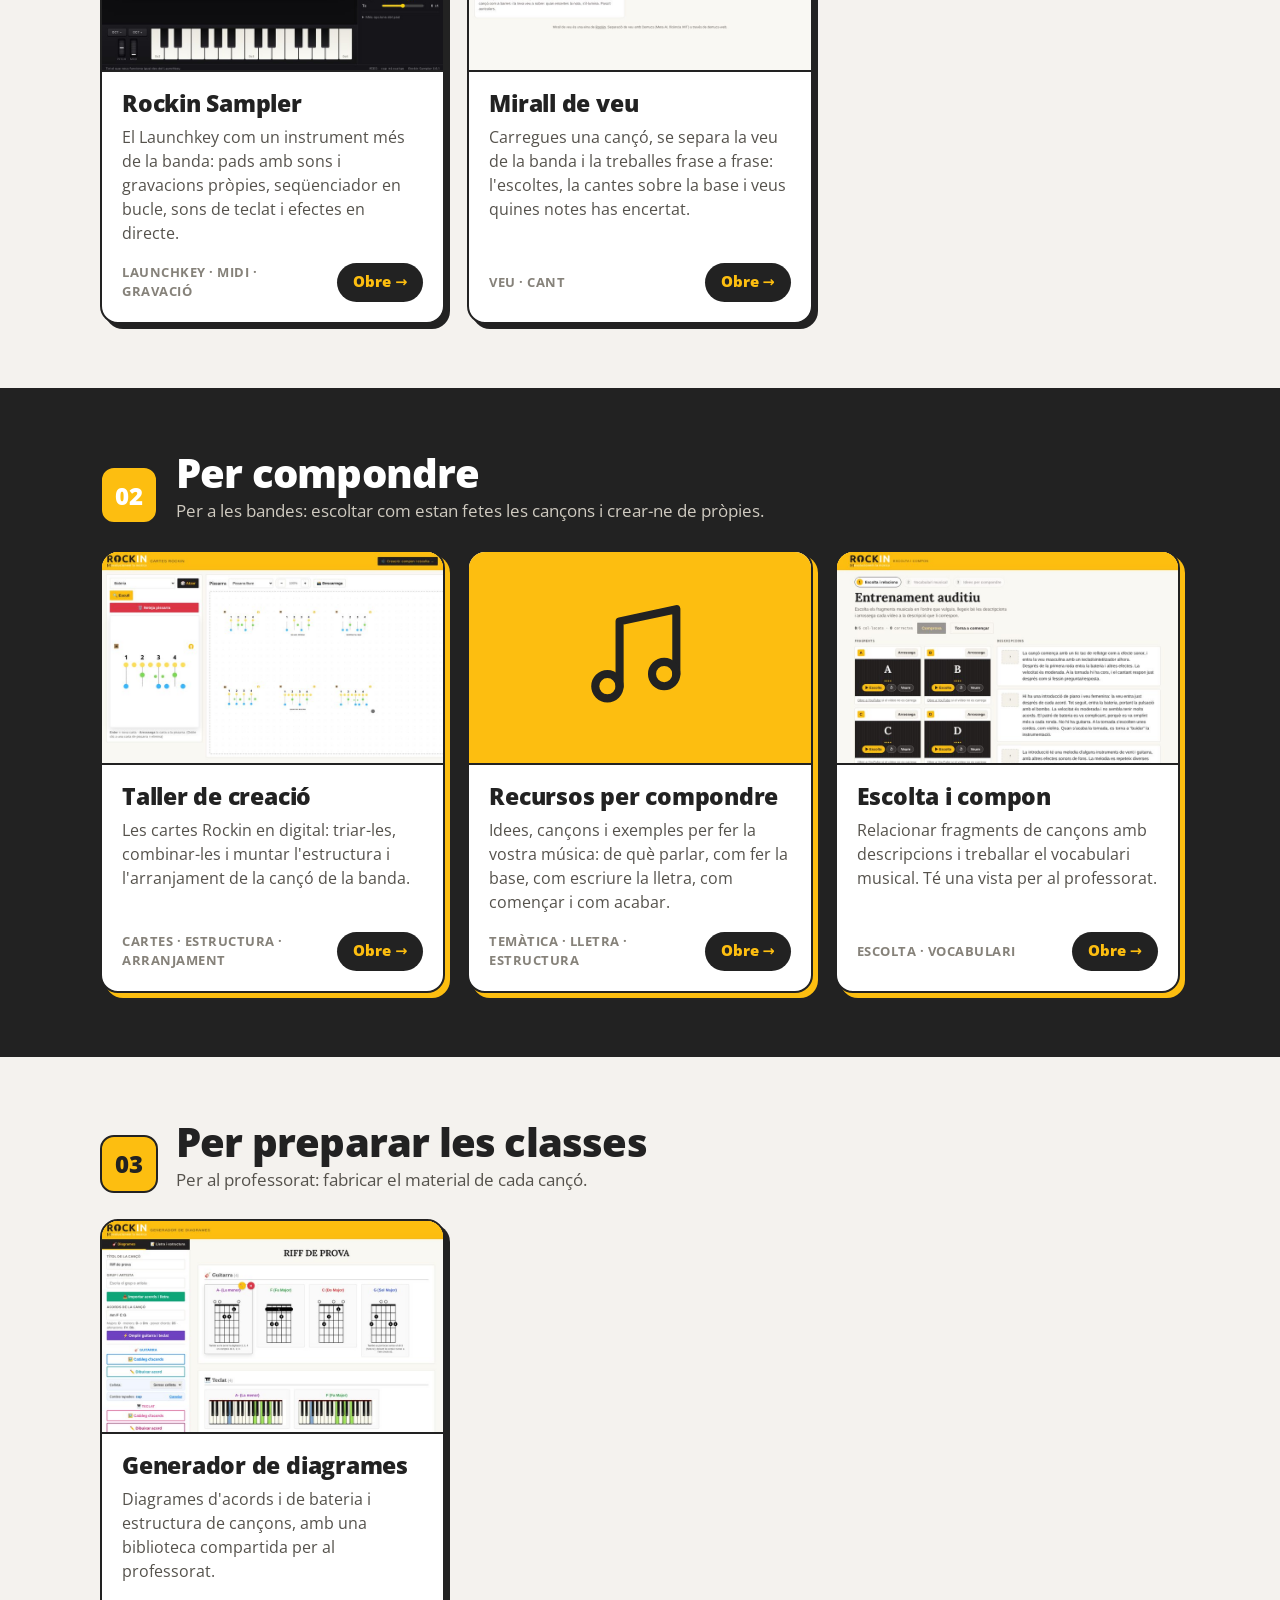
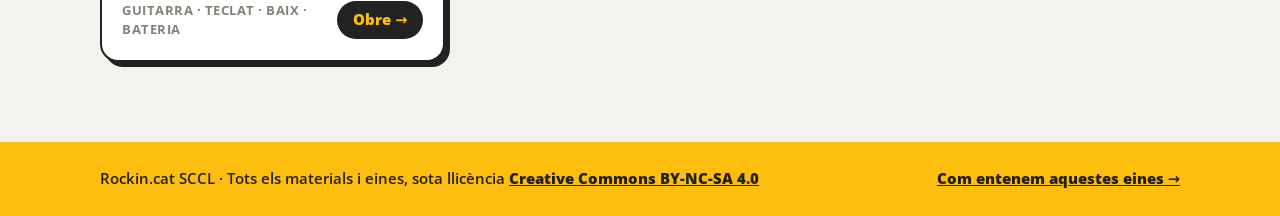
==== commit 6af12a2a: "Peu: tots els materials i eines en CC BY-NC-SA 4.0" ====
--- a/index.html
+++ b/index.html
@@ -138,7 +138,7 @@
     <div class="grid" id="g-noves"></div>
   </div></section>
 </main>
-<footer><div class="wrap"><span>Rockin.cat SCCL · Materials sota llicència Creative Commons BY-NC-SA 4.0</span><a href="com-les-entenem.html">Com entenem aquestes eines →</a></div></footer>
+<footer><div class="wrap"><span>Rockin.cat SCCL · Tots els materials i eines, sota llicència <a href="https://creativecommons.org/licenses/by-nc-sa/4.0/deed.ca" rel="license">Creative Commons BY-NC-SA 4.0</a></span><a href="com-les-entenem.html">Com entenem aquestes eines →</a></div></footer>
 <script>
 const ICON={
   gtr:'<svg viewBox="0 0 64 64" fill="none" stroke="currentColor" stroke-width="4" stroke-linecap="round" stroke-linejoin="round"><path d="M28 36 52 12"/><path d="m48 8 8 8"/><path d="M27 25c-5-3-12-1-14 4-3 1-6 4-6 9 0 9 9 18 18 18 5 0 8-3 9-6 5-2 7-9 4-14-2-4-6-5-8-4"/><circle cx="23" cy="41" r="3.5"/></svg>',
